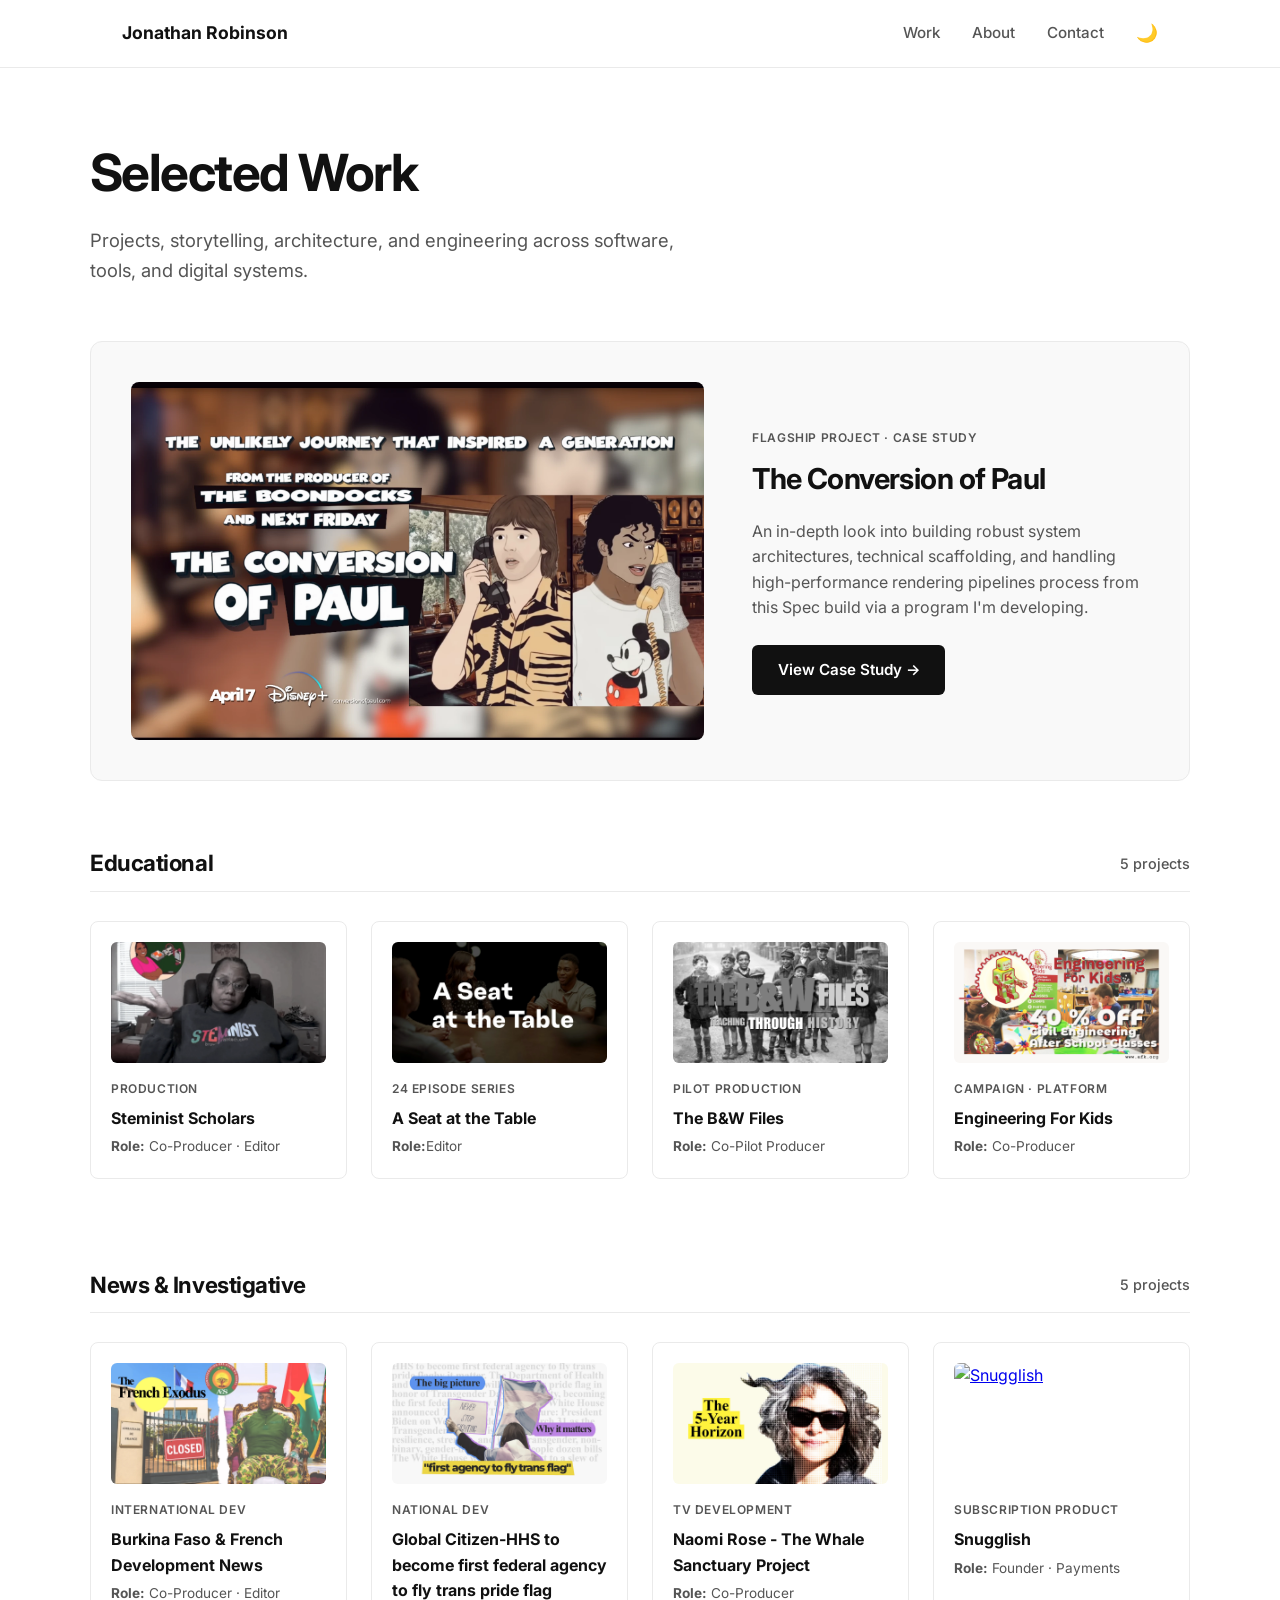
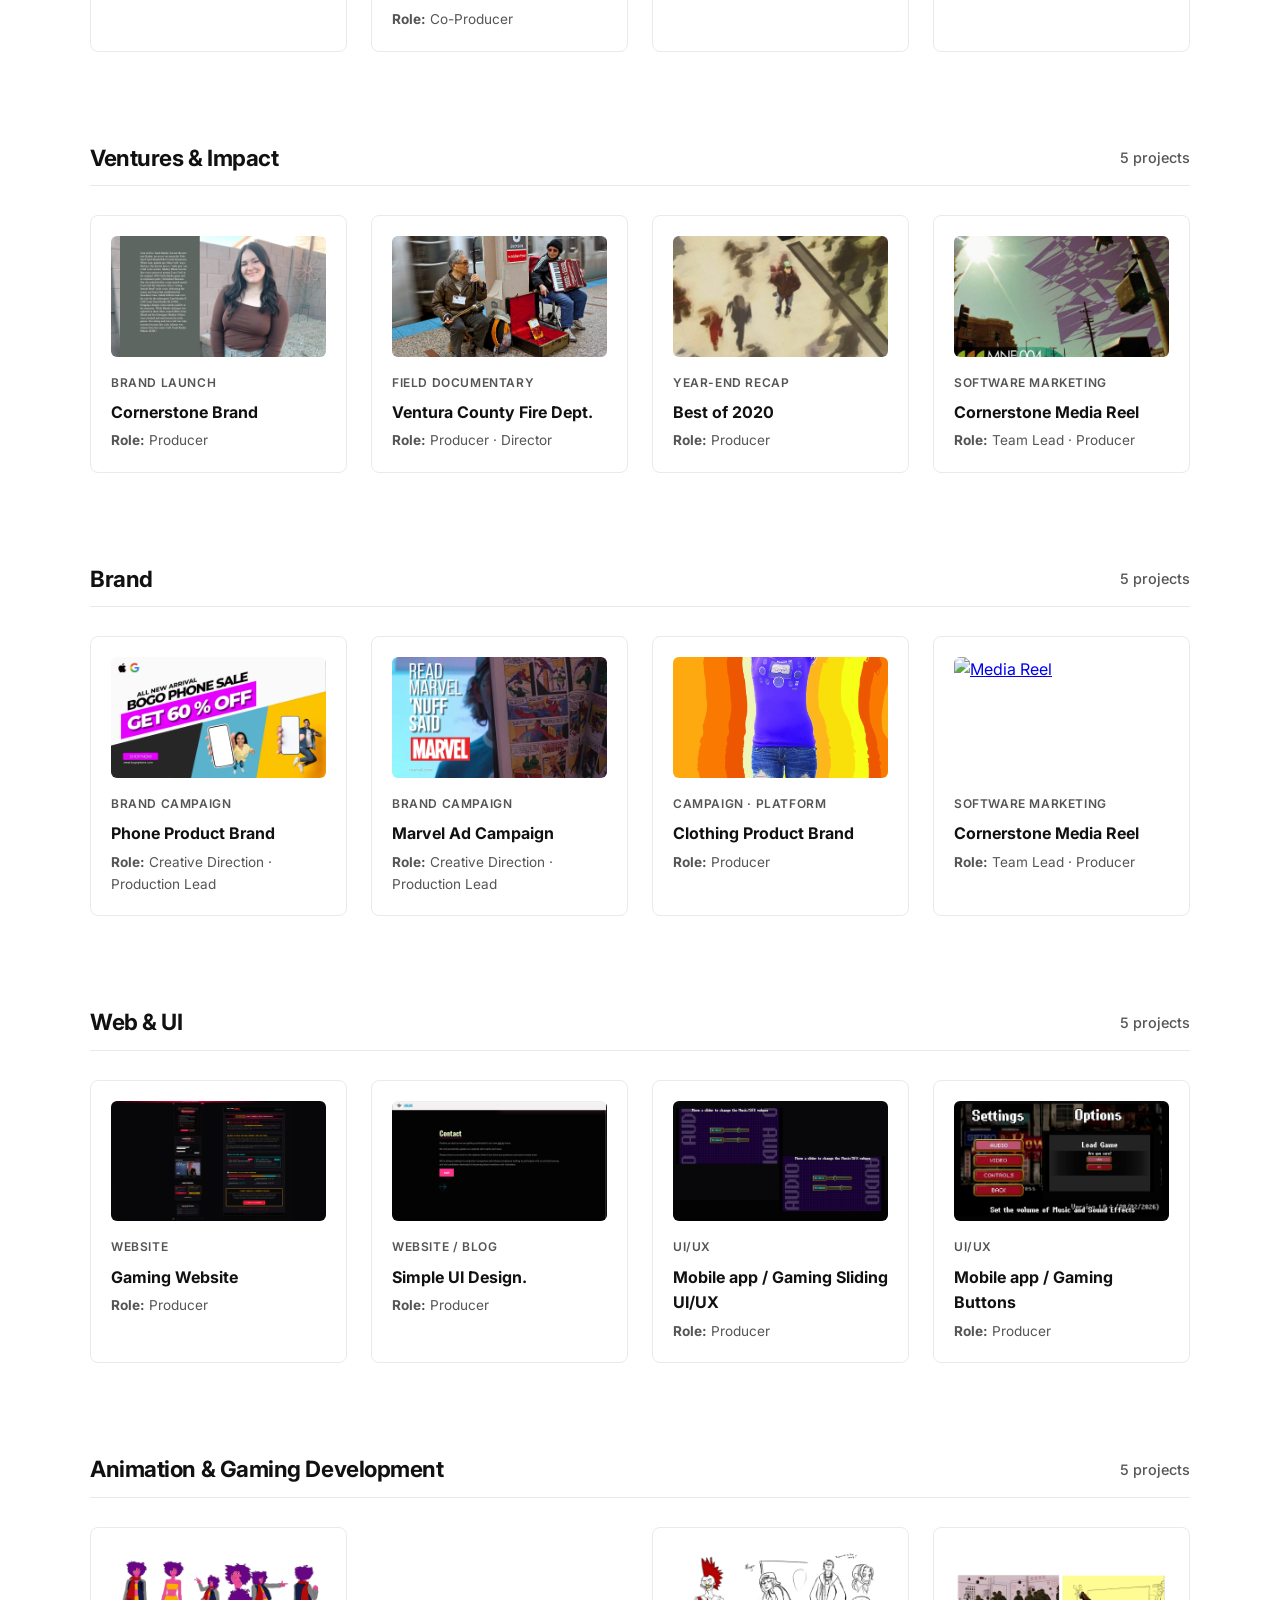
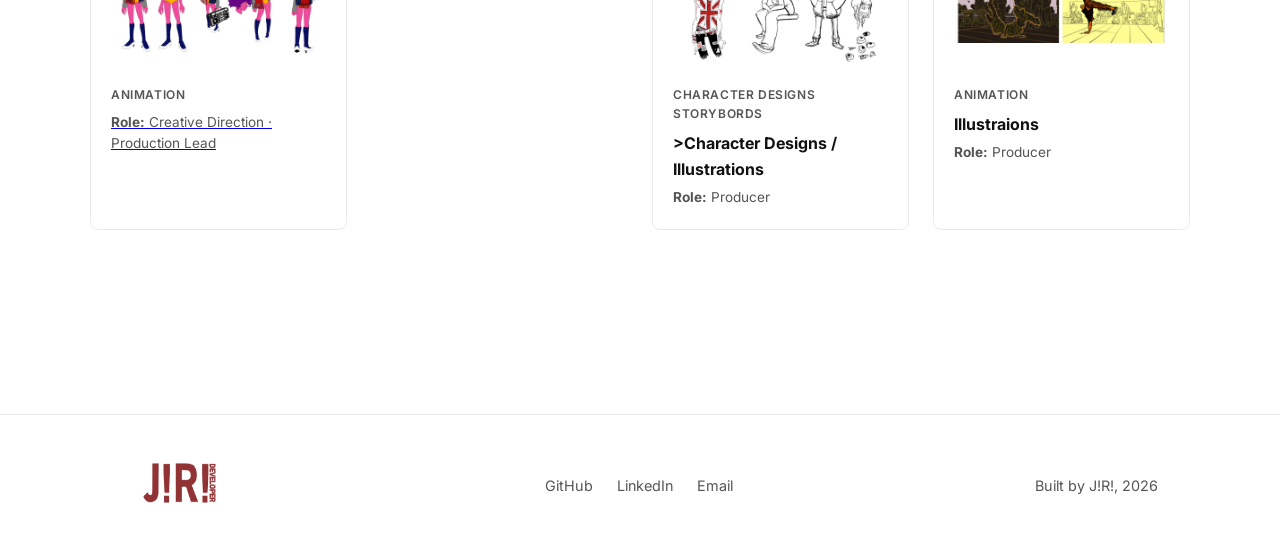
==== work.html @ 54b48b9e "Update work.html" ====
<!DOCTYPE html>
<html lang="en">
<head>
    <meta charset="UTF-8">
    <meta name="viewport" content="width=device-width, initial-scale=1.0">
    <title>Work — Jonathan Robinson</title>
    <link rel="icon" type="image/png" href="favicon.png">
    <link rel="stylesheet" href="style.css">
    <link rel="preconnect" href="https://fonts.googleapis.com">
    <link rel="preconnect" href="https://fonts.gstatic.com" crossorigin>
    <link href="https://fonts.googleapis.com/css2?family=Inter:wght@300;400;500;600;700&display=swap" rel="stylesheet">
</head>
<body>

    <!-- Header / Navigation -->
    <header class="site-header">
        <div class="container nav-container">
            <a href="index.html" class="logo">Jonathan Robinson</a>
            <nav class="nav-links">
                <a href="work.html" class="active">Work</a>
                <a href="index.html#about">About</a>
                <a href="index.html#contact" class="nav-cta">Contact</a>
                <button id="theme-toggle" aria-label="Toggle dark mode">🌙</button>
            </nav>
        </div>
    </header>

    <main class="container work-page-main">
        
        <!-- Page Title Header -->
        <div class="work-header">
            <h1>Selected Work</h1>
            <p>Projects, storytelling, architecture, and engineering across software, tools, and digital systems.</p>
        </div>

        <!-- Featured Spotlight Article -->
        <article class="work-spotlight-card">
            <a href="work/conversion-of-paul.html">
                <img src="1.conversion-of-paul-hero.webp" alt="The Conversion of Paul" class="spotlight-feature-img" width="1200" height="750">
            </a>
            <div class="work-spotlight-info">
                <span class="work-category">Flagship Project · Case Study</span>
                <h2>The Conversion of Paul</h2>
                <p>An in-depth look into building robust system architectures, technical scaffolding, and handling high-performance rendering pipelines process from this Spec build via a program I'm developing.</p>
                <a href="work/conversion-of-paul.html" class="btn btn-primary">View Case Study &rarr;</a>
            </div>
        </article>        
        <!-- 1. Educational Section -->
        <section class="work-category-section">
            <div class="category-header-wrap">
                <h3 class="category-title">Educational</h3>
                <span class="category-count">5 projects</span>
            </div>
            <div class="scrollable-work-track">
                <div class="work-item-scroll">
                    <a href="work/edu-1.html" class="work-thumb-link"><img src="1.hero steminist production screen.webp" alt="Steminist Scholars" class="work-thumb-img" width="400" height="225"></a>
                    <span class="work-category">Production</span>
                    <h4><a href="work/edu-1.html">Steminist Scholars</a></h4>
                    <p><strong>Role:</strong> Co-Producer · Editor</p>
                </div>
                <div class="work-item-scroll">
                    <a href="work/edu-2.html" class="work-thumb-link"><img src="hero a seat at the tablegreen article.webp" alt="A Seat at the Table" class="work-thumb-img" width="400" height="225"></a>
                    <span class="work-category">24 Episode Series</span>
                    <h4><a href="work/edu-2.html">A Seat at the Table</a></h4>
                    <p><strong>Role:</strong>Editor</p>
                </div>
                <div class="work-item-scroll">
                    <a href="work/edu-3.html" class="work-thumb-link"><img src="hero the b&wfiles.webp" alt="The B&W Files" class="work-thumb-img" width="400" height="225"></a>
                    <span class="work-category">Pilot Production</span>
                    <h4><a href="work/edu-3.html">The B&W Files</a></h4>
                    <p><strong>Role:</strong> Co-Pilot Producer</p>
                </div>
                <div class="work-item-scroll">
                    <a href="work/efk1.html" class="work-thumb-link"><img src="1.hero EFK.webp" alt="Engineering For Kids" class="work-thumb-img" width="400" height="225"></a>
                    <span class="work-category">Campaign · Platform</span>
                    <h4><a href="work/efk1.html">Engineering For Kids</a></h4>
                    <p><strong>Role:</strong> Co-Producer</p>
                </div>
                <div class="work-item-scroll">
                    <a href="work/edu-5.html" class="work-thumb-link"><img src="edu-5.webp" alt="DNA Explorations" class="work-thumb-img" width="400" height="225"></a>
                    <span class="work-category">Short-Form Series</span>
                    <h4><a href="work/edu-5.html">DNA Explorations</a></h4>
                    <p><strong>Role:</strong> Editor · Animator</p>
                </div>
            </div>
        </section>
        <!-- 2. News & Investigative Section -->
        <section class="work-category-section">
            <div class="category-header-wrap">
                <h3 class="category-title">News & Investigative</h3>
                <span class="category-count">5 projects</span>
            </div>
            <div class="scrollable-work-track">
                <div class="work-item-scroll">
                    <a href="work/venture-1.html" class="work-thumb-link"><img src="hero french exodus.webp" alt="Burkina Faso & AES Remove French Ambassador" class="work-thumb-img" width="400" height="225"></a>
                    <span class="work-category">International Dev</span>
                    <h4><a href="work/venture-1.html">Burkina Faso & French Development News</a></h4>
                    <p><strong>Role:</strong> Co-Producer · Editor</p>
                </div>
                <div class="work-item-scroll">
                    <a href="work/venture-2.html" class="work-thumb-link"><img src="hero hhs flag.webp" alt="HHS fly trans pride flag" class="work-thumb-img" width="400" height="225"></a>
                    <span class="work-category">National DEV</span>
                    <h4><a href="work/venture-2.html">Global Citizen-HHS to become first federal agency to fly trans pride flag</a></h4>
                    <p><strong>Role:</strong> Co-Producer</p>
                </div>
                <div class="work-item-scroll">
                    <a href="work/venture-3.html" class="work-thumb-link"><img src="hero 5 year horizon.webp" alt="Naomi Rose - The Whale Sanctuary Project" class="work-thumb-img" width="400" height="225"></a>
                    <span class="work-category">TV Development</span>
                    <h4><a href="work/venture-3.html">Naomi Rose - The Whale Sanctuary Project</a></h4>
                    <p><strong>Role:</strong> Co-Producer</p>
                </div>
                <div class="work-item-scroll">
                    <a href="work/venture-4.html" class="work-thumb-link"><img src="venture-4.webp" alt="Snugglish" class="work-thumb-img" width="400" height="225"></a>
                    <span class="work-category">Subscription Product</span>
                    <h4><a href="work/venture-4.html">Snugglish</a></h4>
                    <p><strong>Role:</strong> Founder · Payments</p>
                </div>
                <div class="work-item-scroll">
                    <a href="work/venture-5.html" class="work-thumb-link"><img src="venture-5.webp" alt="Photography" class="work-thumb-img" width="400" height="225"></a>
                    <span class="work-category">E-Commerce</span>
                    <h4><a href="work/venture-5.html">Photography Gallery</a></h4>
                    <p><strong>Role:</strong> Built · Designed</p>
                </div>
            </div>
        </section>
        <!-- 3. Ventures & Impact Section -->       
        <section class="work-category-section">
            <div class="category-header-wrap">
                <h3 class="category-title">Ventures & Impact</h3>
                <span class="category-count">5 projects</span>
            </div>
            <div class="scrollable-work-track">
                <div class="work-item-scroll">
                    <a href="work/brand-1.html" class="work-thumb-link"><img src="hero green article2.webp" alt="Brand Launch" class="work-thumb-img" width="400" height="225"></a>
                    <span class="work-category">Brand Launch</span>
                    <h4><a href="work/brand-1.html">Cornerstone Brand</a></h4>
                    <p><strong>Role:</strong> Producer</p>
                </div>
                <div class="work-item-scroll">
                    <a href="work/brand-2.html" class="work-thumb-link"><img src="Photo Aug 23, 7 41 22 PM.webp" alt="Ventura County Fire Dept" class="work-thumb-img" width="400" height="225"></a>
                    <span class="work-category">Field Documentary</span>
                    <h4><a href="work/brand-2.html">Ventura County Fire Dept.</a></h4>
                    <p><strong>Role:</strong> Producer · Director</p>
                </div>
                <div class="work-item-scroll">
                    <a href="work/brand-3.html" class="work-thumb-link"><img src="tumblr_nk1fd5Jqjh1rf9z0zo1_1280.webp" alt="Best of 2020" class="work-thumb-img" width="400" height="225"></a>
                    <span class="work-category">Year-End Recap</span>
                    <h4><a href="work/brand-3.html">Best of 2020</a></h4>
                    <p><strong>Role:</strong> Producer</p>
                </div>
                <div class="work-item-scroll">
                    <a href="work/brand-4.html" class="work-thumb-link"><img src="tumblr_njl0hmSDjg1rf9z0zo1_1280.webp" alt="Media Reel" class="work-thumb-img" width="400" height="225"></a>
                    <span class="work-category">Software Marketing</span>
                    <h4><a href="work/brand-4.html">Cornerstone Media Reel</a></h4>
                    <p><strong>Role:</strong> Team Lead · Producer</p>
                </div>
                <div class="work-item-scroll">
                    <a href="work/brand-5.html" class="work-thumb-link"><img src="logo4.webp" alt="Recruiting" class="work-thumb-img" width="400" height="225"></a>
                    <span class="work-category">Software Marketing</span>
                    <h4><a href="work/brand-5.html">Cornerstone Recruiting</a></h4>
                    <p><strong>Role:</strong> Producer · Editor</p>
                </div>
            </div>
        </section>
        <!-- 4. Brand Section -->
        <section class="work-category-section">
            <div class="category-header-wrap">
                <h3 class="category-title">Brand</h3>
                <span class="category-count">5 projects</span>
            </div>
            <div class="scrollable-work-track">
                <div class="work-item-scroll">
                    <a href="work/sale1.html" class="work-thumb-link"><img src="1.sale1 ad hero.webp" alt="Phone Product Brand" class="work-thumb-img" width="400" height="225"></a>
                    <span class="work-category">Brand Campaign</span>
                    <h4><a href="work/sale1.html">Phone Product Brand</a></h4>
                    <p><strong>Role:</strong> Creative Direction · Production Lead</p>
                </div>
                <div class="work-item-scroll">
    <a href="work/marvelad.html" class="work-thumb-link">
        <img src="1-1.marvel Hero.webp" alt="Marvel Campaign" class="work-thumb-img" width="400" height="225">
    </a>
    <span class="work-category">Brand Campaign</span>
    <h4><a href="work/marvelad.html">Marvel Ad Campaign</a></h4>
    <p><strong>Role:</strong> Creative Direction · Production Lead</p>
</div>
                <div class="work-item-scroll">
                    <a href="work/brand-3.html" class="work-thumb-link"><img src="tumblr_niaak8gvDm1rf9z0zo1_1280.webp" alt="Best of 2020" class="work-thumb-img" width="400" height="225"></a>
                    <span class="work-category">Campaign · Platform</span>
                    <h4><a href="work/brand-3.html">Clothing Product Brand</a></h4>
                    <p><strong>Role:</strong> Producer</p>
                </div>
                <div class="work-item-scroll">
                    <a href="work/brand-4.html" class="work-thumb-link"><img src="brand-4.webp" alt="Media Reel" class="work-thumb-img" width="400" height="225"></a>
                    <span class="work-category">Software Marketing</span>
                    <h4><a href="work/brand-4.html">Cornerstone Media Reel</a></h4>
                    <p><strong>Role:</strong> Team Lead · Producer</p>
                </div>
                <div class="work-item-scroll">
                    <a href="work/brand-5.html" class="work-thumb-link"><img src="brand-5.webp" alt="Recruiting" class="work-thumb-img" width="400" height="225"></a>
                    <span class="work-category">Software Marketing</span>
                    <h4><a href="work/brand-5.html">Cornerstone Recruiting</a></h4>
                    <p><strong>Role:</strong> Producer · Editor</p>
                </div>
            </div>
        </section>
         <!-- 5. Web & UI Section -->       
        <section class="work-category-section">
            <div class="category-header-wrap">
                <h3 class="category-title">Web & UI</h3>
                <span class="category-count">5 projects</span>
            </div>
            <div class="scrollable-work-track">
                <div class="work-item-scroll">
                    <a href="work/brand-1.html" class="work-thumb-link"><img src="work/1-1.Webdesign.webp" alt="Gaming Website Launch" class="work-thumb-img" width="400" height="225"></a>
                    <span class="work-category">Website</span>
                    <h4><a href="work/brand-1.html">Gaming Website</a></h4>
                    <p><strong>Role:</strong> Producer</p>
                </div>
                <div class="work-item-scroll">
                    <a href="work/brand-2.html" class="work-thumb-link"><img src="work/1.Webdesign2.webp" alt=" Simple UI Design" class="work-thumb-img" width="400" height="225"></a>
                    <span class="work-category">Website / Blog</span>
                    <h4><a href="work/brand-2.html">Simple UI Design.</a></h4>
                    <p><strong>Role:</strong> Producer</p>
                </div>
                <div class="work-item-scroll">
                    <a href="work/brand-3.html" class="work-thumb-link"><img src="work/2.UIdesign1.webp" alt="UI Slider design" class="work-thumb-img" width="400" height="225"></a>
                    <span class="work-category">UI/UX</span>
                    <h4><a href="work/brand-3.html">Mobile app / Gaming Sliding UI/UX</a></h4>
                    <p><strong>Role:</strong> Producer</p>
                </div>
                <div class="work-item-scroll">
                    <a href="work/brand-4.html" class="work-thumb-link"><img src="work/2.UIdesign2.webp" alt="UI UX Buttons" class="work-thumb-img" width="400" height="225"></a>
                    <span class="work-category">UI/UX</span>
                    <h4><a href="work/brand-4.html">Mobile app / Gaming Buttons</a></h4>
                    <p><strong>Role:</strong> Producer</p>
                </div>
                <div class="work-item-scroll">
                    <a href="work/brand-5.html" class="work-thumb-link"><img src="work/1.Webdesign4.webp" alt="Website" class="work-thumb-img" width="400" height="225"></a>
                    <span class="work-category">Website</span>
                    <h4><a href="work/brand-5.html">Portfolio Website</a></h4>
                    <p><strong>Role:</strong> Producer </p>
                </div>
            </div>
        </section>
        <!-- 6. Animation & Gaming -->       
        <section class="work-category-section">
            <div class="category-header-wrap">
                <h3 class="category-title">Animation & Gaming Development</h3>
                <span class="category-count">5 projects</span>
            </div>
            <div class="scrollable-work-track">
                <div class="work-item-scroll">
                    <a href="work/brand-1.html" class="work-thumb-link"><img src="work/1.animtion1.webp" alt="Character Designs" class="work-thumb-img" width="400" height="225"></a>
                    <span class="work-category">Animation</span>
                    <h4><a href="work/brand-1.html"Character Designs</a></h4>
                    <p><strong>Role:</strong> Creative Direction · Production Lead</p>
                </div>
                <div class="work-item-scroll">
                    <a href="work/brand-2.html" class="work-thumb-link"><img src="work/1.animtion2.webp" alt="Character Designs/Illustrations" class="work-thumb-img" width="400" height="225"></a>
                    <span class="work-category">Character Designs Storybords</span>
                    <h4><a href="work/brand-2.html">>Character Designs / Illustrations</a></h4>
                    <p><strong>Role:</strong> Producer </p>
                </div>
                <div class="work-item-scroll">
                    <a href="work/brand-3.html" class="work-thumb-link"><img src="work/1.animtion3.webp" alt="Illustrations" class="work-thumb-img" width="400" height="225"></a>
                    <span class="work-category">Animation</span>
                    <h4><a href="work/brand-3.html">Illustraions</a></h4>
                    <p><strong>Role:</strong> Producer</p>
                </div>
                <div class="work-item-scroll">
                    <a href="work/brand-4.html" class="work-thumb-link"><img src="work/1.animtion4.webp" alt="Game Dev Collage" class="work-thumb-img" width="400" height="225"></a>
                    <span class="work-category">Game Development</span>
                    <h4><a href="work/brand-4.html">2d Action Adventure Game Devlog</a></h4>
                    <p><strong>Role:</strong> Team Lead · Producer</p>
                </div>
                <div class="work-item-scroll">
                    <a href="work/conversion-of-paul.html" class="work-thumb-link"><img src="1.conversion-of-paul-hero.webp" alt="The Conversion of Paul" class="work-thumb-img" width="400" height="225"></a>
                    <span class="work-category">Animation</span>
                    <h4><a href="work/brand-5.html">The Conversion of Paul</a></h4>
                    <p><strong>Role:</strong> Co Producer · Creative Direction</p>
                </div>
            </div>
        </section>
        <!-- 4. Brand Section -->        
    </main>

    <!-- Footer with WebP Logo in Bottom Left -->
    <footer class="site-footer">
        <div class="container footer-flex">
            <a href="index.html" class="footer-logo-link" title="Back to home">
                <img src="logo_front_JRR.webp" alt="Jonathan Robinson Logo who shot ya JR" class="footer-logo-img" width="120" height="40">
            </a>
            <div class="social-links">
                <a href="https://github.com" target="_blank">GitHub</a>
                <a href="https://linkedin.com" target="_blank">LinkedIn</a>
                <a href="mailto:your-email@example.com">Email</a>
            </div>
            <p class="copyright">Built by J!R!, 2026</p>
        </div>
    </footer>

    <!-- Theme Toggle Script -->
    <script>
        const toggleBtn = document.getElementById('theme-toggle');
        toggleBtn.addEventListener('click', () => {
            document.body.classList.toggle('dark-mode');
            toggleBtn.textContent = document.body.classList.contains('dark-mode') ? '☀️' : '🌙';
        });
    </script>
</body>
</html>
---- style.css ----
:root {
    --bg-color: #ffffff;
    --text-primary: #111111;
    --text-secondary: #555555;
    --accent-color: #000000;
    --card-bg: #f9f9f9;
    --border-color: #eaeaea;
    --max-width: 1100px;
}

body.dark-mode {
    --bg-color: #0f1115;
    --text-primary: #f0f2f5;
    --text-secondary: #9aa0a6;
    --accent-color: #ffffff;
    --card-bg: #181b22;
    --border-color: #2d3139;
}

* {
    box-sizing: border-box;
    margin: 0;
    padding: 0;
}

body {
    font-family: 'Inter', sans-serif, -apple-system, sans-serif;
    background-color: var(--bg-color);
    color: var(--text-primary);
    line-height: 1.6;
    transition: background 0.3s ease, color 0.3s ease;
}

.container {
    max-width: var(--max-width);
    margin: 0 auto;
    padding: 0 2rem;
}

/* Header */
.site-header {
    position: sticky;
    top: 0;
    background: var(--bg-color);
    border-bottom: 1px solid var(--border-color);
    z-index: 100;
    padding: 1.2rem 0;
}

.nav-container {
    display: flex;
    justify-content: space-between;
    align-items: center;
}

.logo {
    font-weight: 700;
    font-size: 1.1rem;
    color: var(--text-primary);
    text-decoration: none;
}

.nav-links {
    display: flex;
    align-items: center;
    gap: 2rem;
}

.nav-links a {
    text-decoration: none;
    color: var(--text-secondary);
    font-weight: 500;
    font-size: 0.95rem;
    transition: color 0.2s;
}

.nav-links a:hover {
    color: var(--text-primary);
}

#theme-toggle {
    background: none;
    border: none;
    cursor: pointer;
    font-size: 1.1rem;
}

/* Hero Section with Headshot */
.hero {
    padding: 5rem 0 4rem 0;
}

.hero-container {
    display: flex;
    align-items: center;
    justify-content: space-between;
    gap: 3rem;
}

.hero-text {
    flex: 1.2;
}

.sub-headline {
    text-transform: uppercase;
    font-size: 0.8rem;
    letter-spacing: 0.1em;
    font-weight: 600;
    color: var(--text-secondary);
    display: block;
    margin-bottom: 1rem;
}

.hero h1 {
    font-size: clamp(2.5rem, 5vw, 4rem);
    font-weight: 700;
    letter-spacing: -0.03em;
    margin-bottom: 1.5rem;
}

.hero-description {
    font-size: 1.25rem;
    color: var(--text-secondary);
    max-width: 650px;
    margin-bottom: 2rem;
}

.hero-actions {
    display: flex;
    gap: 1rem;
}

.hero-image {
    flex: 0.8;
    display: flex;
    justify-content: flex-end;
}

.hero-image img {
    width: 100%;
    max-width: 320px;
    height: auto;
    aspect-ratio: 1 / 1;
    object-fit: cover;
    border-radius: 12px;
    border: 1px solid var(--border-color);
    box-shadow: 0 10px 25px -5px rgba(0, 0, 0, 0.05);
}

/* Buttons */
.btn {
    display: inline-block;
    padding: 0.8rem 1.6rem;
    border-radius: 6px;
    font-weight: 600;
    text-decoration: none;
    font-size: 0.95rem;
    transition: opacity 0.2s;
}

.btn-primary {
    background: var(--text-primary);
    color: var(--bg-color);
}

.btn-secondary {
    background: var(--card-bg);
    color: var(--text-primary);
    border: 1px solid var(--border-color);
}

.btn:hover {
    opacity: 0.85;
}

/* Press Strip */
.press-strip {
    border-top: 1px solid var(--border-color);
    border-bottom: 1px solid var(--border-color);
    padding: 1.5rem 0;
    margin-bottom: 4rem;
}

.press-logos {
    display: flex;
    justify-content: space-between;
    align-items: center;
    color: var(--text-secondary);
    font-size: 0.9rem;
    font-weight: 500;
    flex-wrap: wrap;
    gap: 1rem;
}

/* Services */
.services {
    display: grid;
    grid-template-columns: repeat(auto-fit, minmax(300px, 1fr));
    gap: 2rem;
    margin-bottom: 6rem;
}

.service-card {
    background: var(--card-bg);
    border: 1px solid var(--border-color);
    padding: 2.5rem;
    border-radius: 8px;
}

.service-card h3 {
    font-size: 1.25rem;
    margin-bottom: 1rem;
}

.service-card p {
    color: var(--text-secondary);
    font-size: 0.95rem;
}

/* Spotlight Section */
.spotlight-section {
    background: var(--card-bg);
    border-top: 1px solid var(--border-color);
    border-bottom: 1px solid var(--border-color);
    padding: 6rem 0;
    margin-bottom: 6rem;
}

.section-tag {
    font-size: 0.85rem;
    font-weight: 600;
    text-transform: uppercase;
    letter-spacing: 0.05em;
    color: var(--text-secondary);
    margin-bottom: 2rem;
}

.spotlight-grid {
    display: grid;
    grid-template-columns: 1.1fr 0.9fr;
    gap: 4rem;
    align-items: center;
}

.spotlight-content h2 {
    font-size: 2.2rem;
    margin-bottom: 1rem;
    letter-spacing: -0.02em;
}

.spotlight-lead {
    font-size: 1.1rem;
    font-weight: 500;
    margin-bottom: 1rem;
}

.spotlight-content p {
    color: var(--text-secondary);
    margin-bottom: 1.5rem;
}

.spotlight-stats {
    display: flex;
    gap: 2rem;
    margin-bottom: 2rem;
    font-size: 0.9rem;
}

.visual-placeholder {
    width: 100%;
    aspect-ratio: 16/10;
    background: var(--border-color);
    border-radius: 8px;
    display: flex;
    align-items: center;
    justify-content: center;
    color: var(--text-secondary);
    font-size: 0.9rem;
}

/* Selected Work */
.selected-work h3 {
    font-size: 1.8rem;
    margin-bottom: 2.5rem;
    letter-spacing: -0.02em;
}

.work-grid {
    display: grid;
    grid-template-columns: repeat(auto-fit, minmax(320px, 1fr));
    gap: 2rem;
    margin-bottom: 6rem;
}

.work-item {
    border: 1px solid var(--border-color);
    border-radius: 8px;
    padding: 1.5rem;
    background: var(--bg-color);
}

.work-thumb {
    width: 100%;
    aspect-ratio: 16/9;
    background: var(--card-bg);
    border-radius: 6px;
    margin-bottom: 1.2rem;
}

.work-category {
    font-size: 0.75rem;
    text-transform: uppercase;
    letter-spacing: 0.05em;
    font-weight: 600;
    color: var(--text-secondary);
    display: block;
    margin-bottom: 0.5rem;
}

.work-item h4 {
    font-size: 1.2rem;
    margin-bottom: 0.5rem;
}

.work-item p {
    color: var(--text-secondary);
    font-size: 0.95rem;
}

/* About Section */
.about-section {
    padding: 4rem 0 6rem 0;
    border-top: 1px solid var(--border-color);
}

.about-grid {
    display: grid;
    grid-template-columns: 1.2fr 0.8fr;
    gap: 4rem;
}

.about-grid h2 {
    font-size: 2rem;
    margin-bottom: 1.5rem;
}

.about-grid p {
    color: var(--text-secondary);
    margin-bottom: 1.2rem;
}

.about-card {
    background: var(--card-bg);
    border: 1px solid var(--border-color);
    padding: 2rem;
    border-radius: 8px;
}

.about-card h4 {
    margin-bottom: 1rem;
    font-size: 1.1rem;
}

.skills-list {
    list-style: none;
}

.skills-list li {
    padding: 0.5rem 0;
    border-bottom: 1px solid var(--border-color);
    color: var(--text-secondary);
    font-size: 0.95rem;
}

.skills-list li:last-child {
    border-bottom: none;
}

/* Contact Section */
.contact-section {
    background: var(--card-bg);
    border-top: 1px solid var(--border-color);
    padding: 6rem 0;
}

.text-center {
    text-align: center;
}

.contact-section h2 {
    font-size: 2.2rem;
    margin-bottom: 1rem;
}

.contact-section p {
    color: var(--text-secondary);
    margin-bottom: 2rem;
}

/* Footer */
.site-footer {
    border-top: 1px solid var(--border-color);
    padding: 3rem 0;
}

.footer-flex {
    display: flex;
    justify-content: space-between;
    align-items: center;
    color: var(--text-secondary);
    font-size: 0.9rem;
    flex-wrap: wrap;
    gap: 1rem;
}

.social-links {
    display: flex;
    gap: 1.5rem;
}

.social-links a {
    color: var(--text-secondary);
    text-decoration: none;
}

.social-links a:hover {
    color: var(--text-primary);
}

/* Mobile Responsiveness */
@media (max-width: 768px) {
    .hero-container {
        flex-direction: column-reverse;
        gap: 2rem;
    }
    .hero-image {
        justify-content: flex-start;
    }
    .hero-image img {
        max-width: 220px;
    }
    .spotlight-grid, .about-grid {
        grid-template-columns: 1fr;
        gap: 2rem;
    }
}
/* Project Spotlight Image Styling */
.spotlight-visual a {
    display: block;
    overflow: hidden;
    border-radius: 8px;
    border: 1px solid var(--border-color);
    transition: transform 0.2s ease, border-color 0.2s ease;
}

.spotlight-visual a:hover {
    transform: translateY(-2px);
    border-color: var(--text-secondary);
}

.spotlight-img {
    width: 100%;
    height: auto;
    aspect-ratio: 16 / 10;
    object-fit: cover;
    display: block;
}
/* Work Grid Item Styling */
.work-item {
    border: 1px solid var(--border-color);
    border-radius: 8px;
    padding: 1.25rem;
    background: var(--bg-color);
    transition: transform 0.2s ease, border-color 0.2s ease;
}

.work-item:hover {
    border-color: var(--text-secondary);
}

/* Image Thumbnail Link Wrapper */
.work-thumb-link {
    display: block;
    overflow: hidden;
    border-radius: 6px;
    margin-bottom: 1rem;
}

/* Thumbnail Image Display */
.work-thumb-img {
    width: 100%;
    height: auto;
    aspect-ratio: 16 / 9;
    object-fit: cover;
    display: block;
    transition: transform 0.3s ease;
}

.work-item:hover .work-thumb-img {
    transform: scale(1.03); /* Subtle zoom effect on hover */
}

/* Typography & Links */
.work-item h4 a {
    color: var(--text-primary);
    text-decoration: none;
}

.work-item h4 a:hover {
    text-decoration: underline;
}
/* Work Page Specific Styles */
.work-page-main {
    padding: 4rem 0 6rem 0;
}

.work-header {
    margin-bottom: 3.5rem;
}

.work-header h1 {
    font-size: clamp(2.2rem, 4vw, 3.2rem);
    letter-spacing: -0.03em;
    margin-bottom: 0.8rem;
}

.work-header p {
    font-size: 1.15rem;
    color: var(--text-secondary);
    max-width: 600px;
}

.work-spotlight-card {
    background: var(--card-bg);
    border: 1px solid var(--border-color);
    border-radius: 12px;
    overflow: hidden;
    display: grid;
    grid-template-columns: 1.3fr 0.9fr;
    gap: 3rem;
    align-items: center;
    padding: 2.5rem;
    margin-bottom: 4rem;
}

.spotlight-feature-img {
    width: 100%;
    height: auto;
    aspect-ratio: 16 / 10;
    object-fit: cover;
    border-radius: 8px;
    display: block;
}

.work-spotlight-info h2 {
    font-size: 1.8rem;
    margin: 0.6rem 0 1rem 0;
    letter-spacing: -0.02em;
}

.work-spotlight-info p {
    color: var(--text-secondary);
    margin-bottom: 1.5rem;
    font-size: 1rem;
}

.work-category-section {
    margin-bottom: 4rem;
}

.category-title {
    font-size: 1.4rem;
    letter-spacing: -0.02em;
    margin-bottom: 1.8rem;
    padding-bottom: 0.6rem;
    border-bottom: 1px solid var(--border-color);
}

@media (max-width: 768px) {
    .work-spotlight-card {
        grid-template-columns: 1fr;
        padding: 1.5rem;
        gap: 1.5rem;
    }
}
/* Category Header Layout */
.category-header-wrap {
    display: flex;
    justify-content: space-between;
    align-items: center;
    border-bottom: 1px solid var(--border-color);
    margin-bottom: 1.8rem;
    padding-bottom: 0.6rem;
}

.category-title {
    font-size: 1.4rem;
    letter-spacing: -0.02em;
    margin: 0;
    border-bottom: none;
    padding-bottom: 0;
}

.category-count {
    font-size: 0.9rem;
    color: var(--text-secondary);
    font-weight: 500;
}

/* Horizontal Scroll Container Track */
.scrollable-work-track {
    display: grid;
    grid-auto-flow: column;
    grid-auto-columns: calc(25% - 1.125rem); /* Exactly fits ~4 items in view */
    gap: 1.5rem;
    overflow-x: auto;
    padding-bottom: 1.5rem;
    scrollbar-width: thin;
    scrollbar-color: var(--border-color) transparent;
}

/* Individual Card Sizing inside Horizontal Track */
.work-item-scroll {
    border: 1px solid var(--border-color);
    border-radius: 8px;
    padding: 1.25rem;
    background: var(--bg-color);
    transition: transform 0.2s ease, border-color 0.2s ease;
}

.work-item-scroll:hover {
    border-color: var(--text-secondary);
}

.work-item-scroll h4 a {
    color: var(--text-primary);
    text-decoration: none;
}

.work-item-scroll h4 a:hover {
    text-decoration: underline;
}

.work-item-scroll p {
    color: var(--text-secondary);
    font-size: 0.85rem;
    margin-top: 0.3rem;
}

/* Responsive adjustment for tablets and mobile */
@media (max-width: 1024px) {
    .scrollable-work-track {
        grid-auto-columns: calc(45% - 1rem); /* 2 items visible */
    }
}

@media (max-width: 640px) {
    .scrollable-work-track {
        grid-auto-columns: calc(85% - 1rem); /* 1 item visible with peek */
    }
}
/* ==========================================================================
   Case Study Pages Styling
   ========================================================================== */

.case-study-main {
    padding-top: 2.5rem;
}

.back-link {
    display: inline-block;
    color: var(--text-secondary);
    text-decoration: none;
    font-size: 0.9rem;
    font-weight: 500;
    margin-bottom: 2rem;
    transition: color 0.2s;
}

.back-link:hover {
    color: var(--text-primary);
}

.case-hero {
    margin-bottom: 3rem;
}

.case-hero h1 {
    font-size: clamp(2.5rem, 5vw, 3.8rem);
    letter-spacing: -0.03em;
    margin-bottom: 1rem;
}

.case-hero h1 em {
    font-style: italic;
    font-weight: 300;
}

.case-hero-lead {
    font-size: 1.25rem;
    color: var(--text-secondary);
    max-width: 750px;
    margin-bottom: 1.5rem;
}

.role-tags {
    display: flex;
    gap: 0.75rem;
    flex-wrap: wrap;
}

.role-badge {
    background: var(--card-bg);
    border: 1px solid var(--border-color);
    padding: 0.4rem 0.9rem;
    border-radius: 20px;
    font-size: 0.85rem;
    font-weight: 500;
    color: var(--text-secondary);
}

/* Media Frame Containers for Images */
.case-media-frame {
    border-radius: 12px;
    overflow: hidden;
    border: 1px solid var(--border-color);
    background: var(--card-bg);
}

.case-media-frame img {
    width: 100%;
    height: auto;
    display: block;
    object-fit: cover;
}

.case-banner-section {
    margin-bottom: 5rem;
}

/* Two-Column Copy Split */
.case-body-section {
    margin-bottom: 5rem;
}

.case-grid-split {
    display: grid;
    grid-template-columns: 1.3fr 0.7fr;
    gap: 4rem;
    align-items: start;
}

.case-copy h2 {
    font-size: 2rem;
    letter-spacing: -0.02em;
    margin-bottom: 1.2rem;
}

.case-copy h2 em {
    font-style: italic;
    font-weight: 300;
}

.case-copy p {
    color: var(--text-secondary);
    font-size: 1.05rem;
    margin-bottom: 1.2rem;
}

.case-sidebar-card {
    background: var(--card-bg);
    border: 1px solid var(--border-color);
    padding: 2rem;
    border-radius: 10px;
}

.case-sidebar-card h3 {
    font-size: 1.15rem;
    margin-bottom: 1rem;
}

.deliverables-list {
    list-style: none;
}

.deliverables-list li {
    padding: 0.6rem 0;
    border-bottom: 1px solid var(--border-color);
    color: var(--text-secondary);
    font-size: 0.95rem;
}

.deliverables-list li:last-child {
    border-bottom: none;
}

/* 4-Beats Image Grid */
.case-gallery-section {
    margin-bottom: 5rem;
}

.case-gallery-section h2 {
    font-size: 2rem;
    letter-spacing: -0.02em;
    margin-bottom: 0.4rem;
}

.section-subtext {
    color: var(--text-secondary);
    margin-bottom: 2.5rem;
}

.case-beats-grid {
    display: grid;
    grid-template-columns: repeat(auto-fit, minmax(260px, 1fr));
    gap: 2rem;
}

.beat-card h3 {
    font-size: 1.15rem;
    margin: 1rem 0 0.4rem 0;
}

.beat-card p {
    color: var(--text-secondary);
    font-size: 0.9rem;
}

/* Stats Strip */
.case-stats-section {
    background: var(--card-bg);
    border-top: 1px solid var(--border-color);
    border-bottom: 1px solid var(--border-color);
    padding: 4rem 0;
    margin-bottom: 5rem;
}

.stats-grid {
    display: grid;
    grid-template-columns: repeat(auto-fit, minmax(200px, 1fr));
    gap: 2rem;
    text-align: center;
}

.stat-number {
    display: block;
    font-size: 2.8rem;
    font-weight: 700;
    letter-spacing: -0.03em;
    color: var(--text-primary);
}

.stat-label {
    font-size: 0.9rem;
    color: var(--text-secondary);
    text-transform: uppercase;
    letter-spacing: 0.05em;
    font-weight: 600;
}

/* Large Showcase Banners */
.case-showcase-section {
    margin-bottom: 5rem;
}

.case-showcase-section h2 {
    font-size: 2rem;
    margin-bottom: 2rem;
}

.showcase-margin {
    margin-bottom: 2rem;
}

/* Next Case Section */
.next-case-section {
    margin-bottom: 6rem;
}

.next-case-box {
    background: var(--card-bg);
    border: 1px solid var(--border-color);
    padding: 3rem;
    border-radius: 12px;
    text-align: center;
}

.next-case-box h3 {
    font-size: 1.8rem;
    margin: 0.5rem 0 1.5rem 0;
}

@media (max-width: 768px) {
    .case-grid-split {
        grid-template-columns: 1fr;
        gap: 2rem;
    }
}
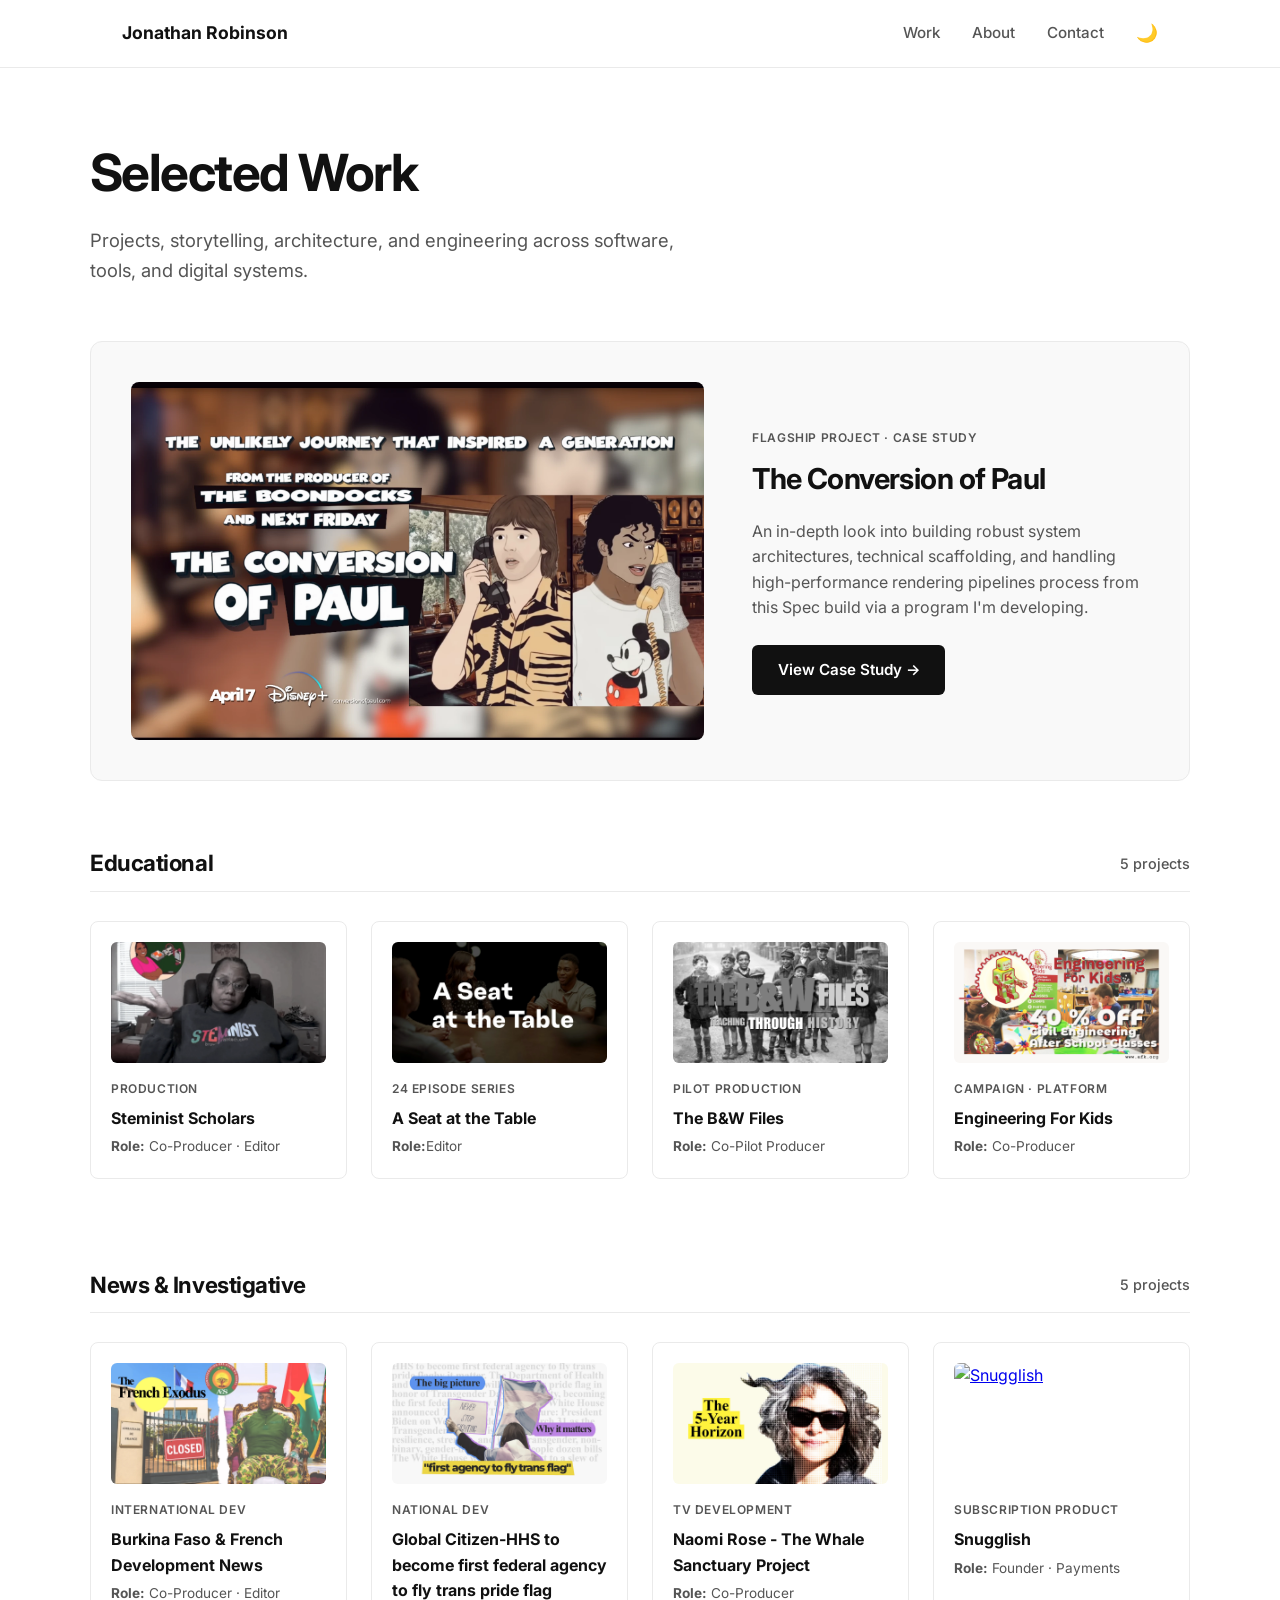
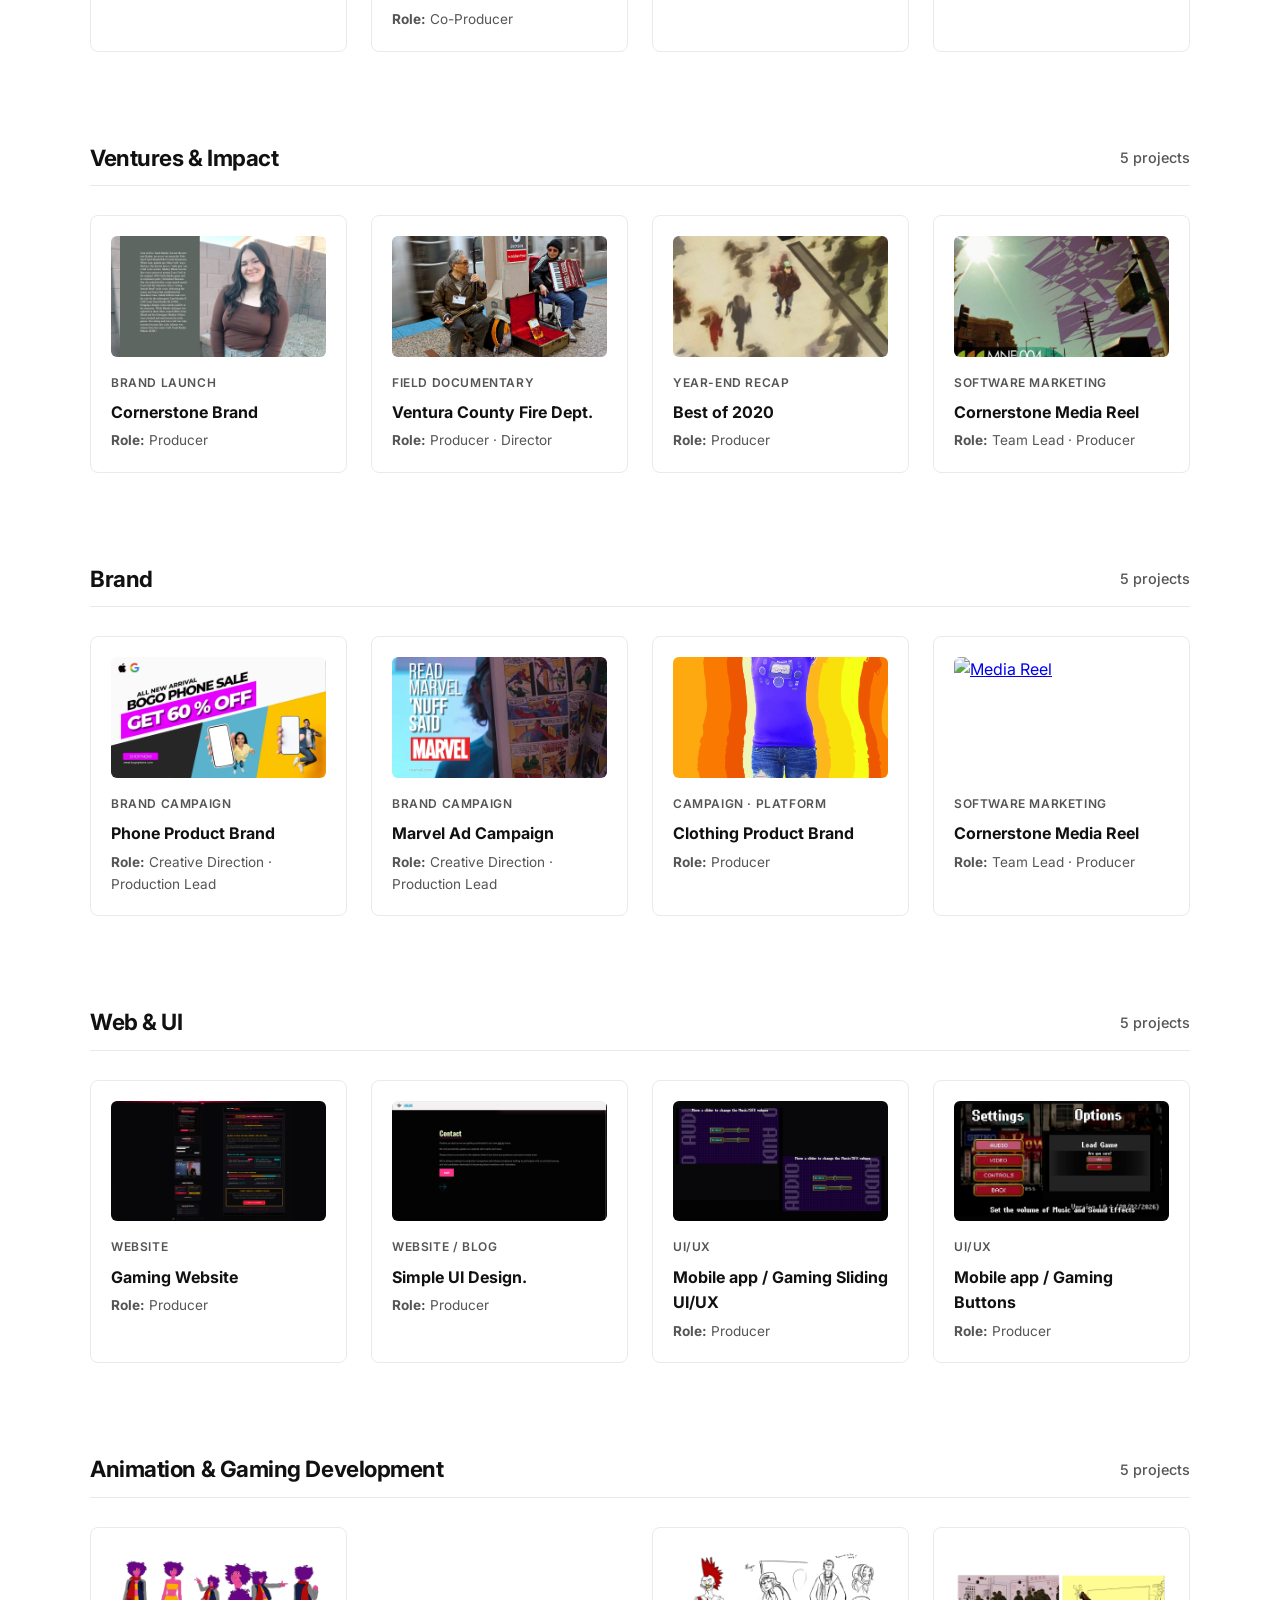
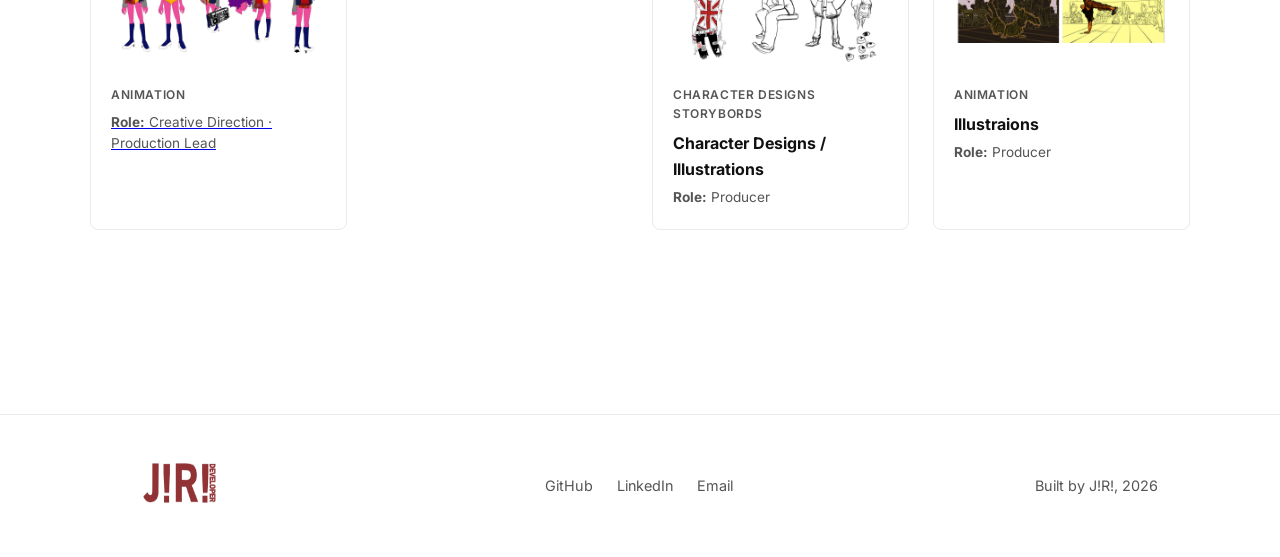
==== commit 14dfeab5: "Update work.html" ====
--- a/work.html
+++ b/work.html
@@ -258,7 +258,7 @@
                 <div class="work-item-scroll">
                     <a href="work/brand-2.html" class="work-thumb-link"><img src="work/1.animtion2.webp" alt="Character Designs/Illustrations" class="work-thumb-img" width="400" height="225"></a>
                     <span class="work-category">Character Designs Storybords</span>
-                    <h4><a href="work/brand-2.html">>Character Designs / Illustrations</a></h4>
+                    <h4><a href="work/brand-2.html">Character Designs / Illustrations</a></h4>
                     <p><strong>Role:</strong> Producer </p>
                 </div>
                 <div class="work-item-scroll">
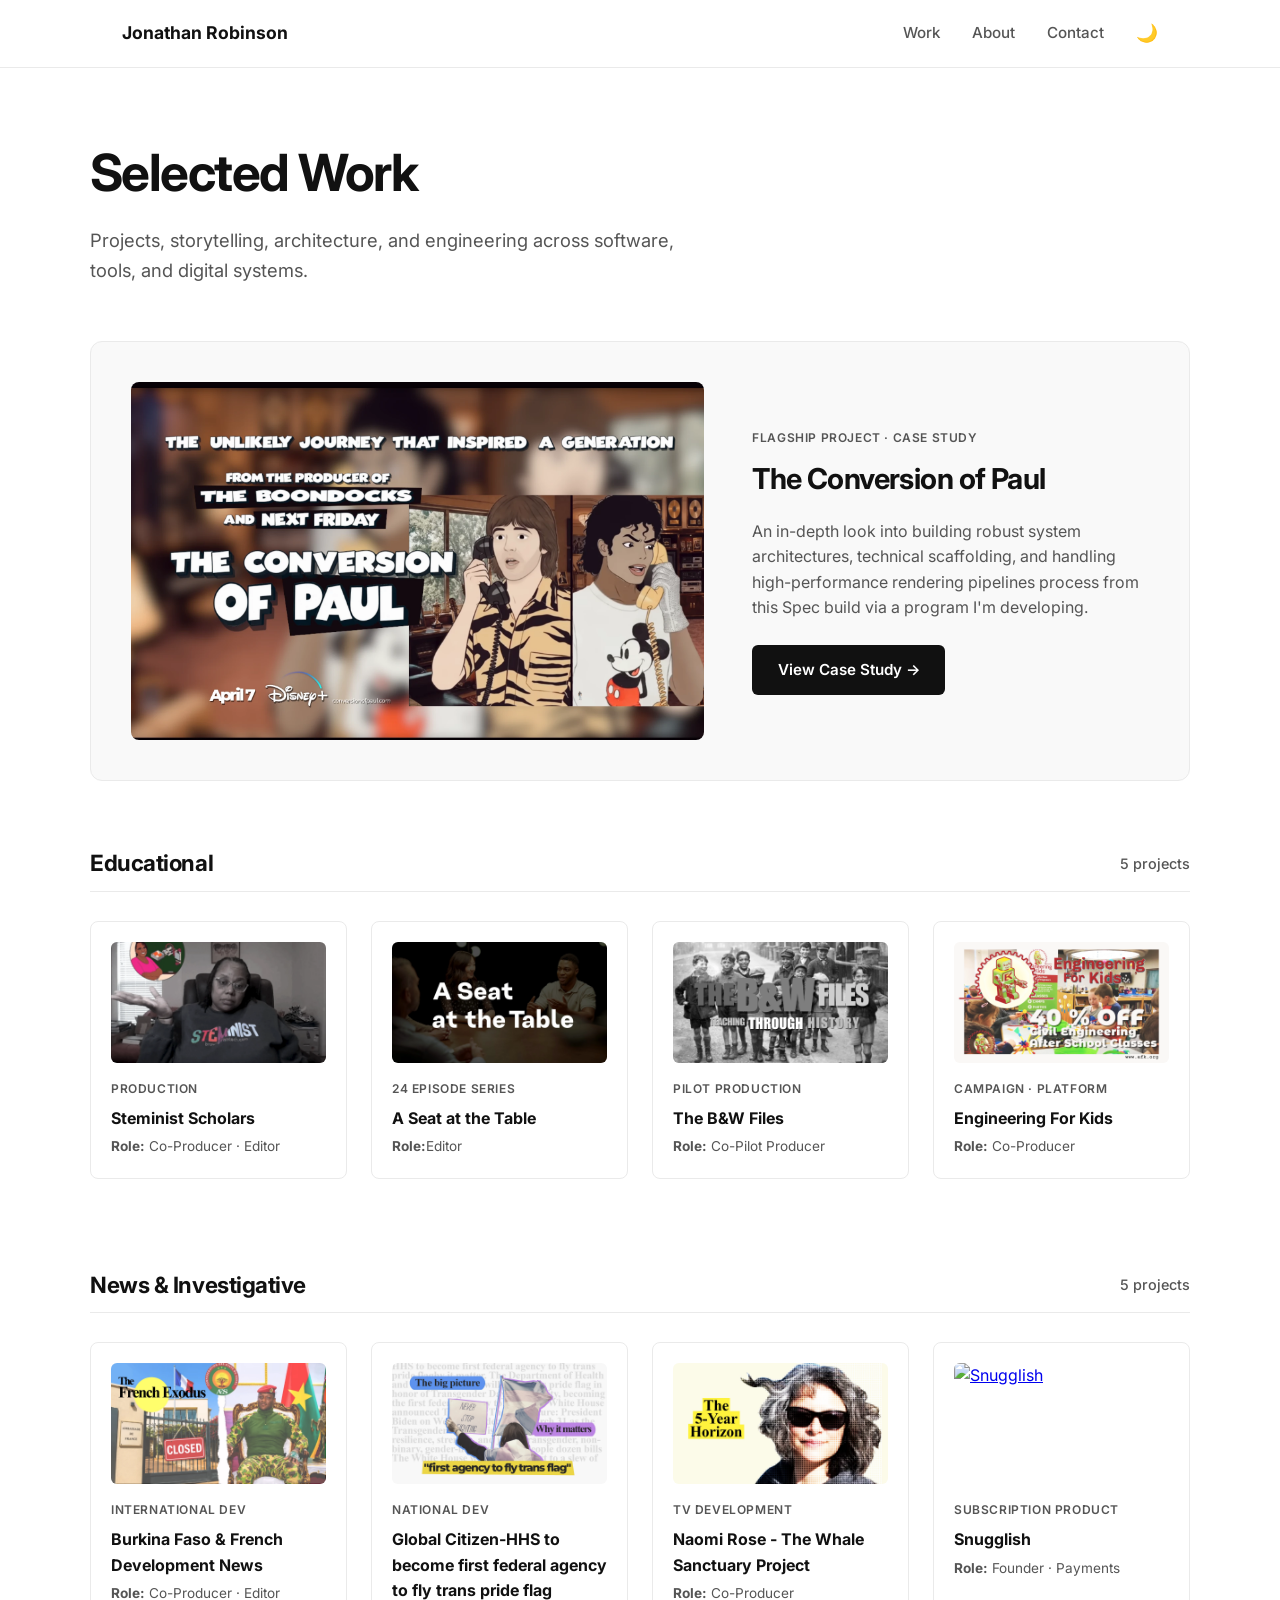
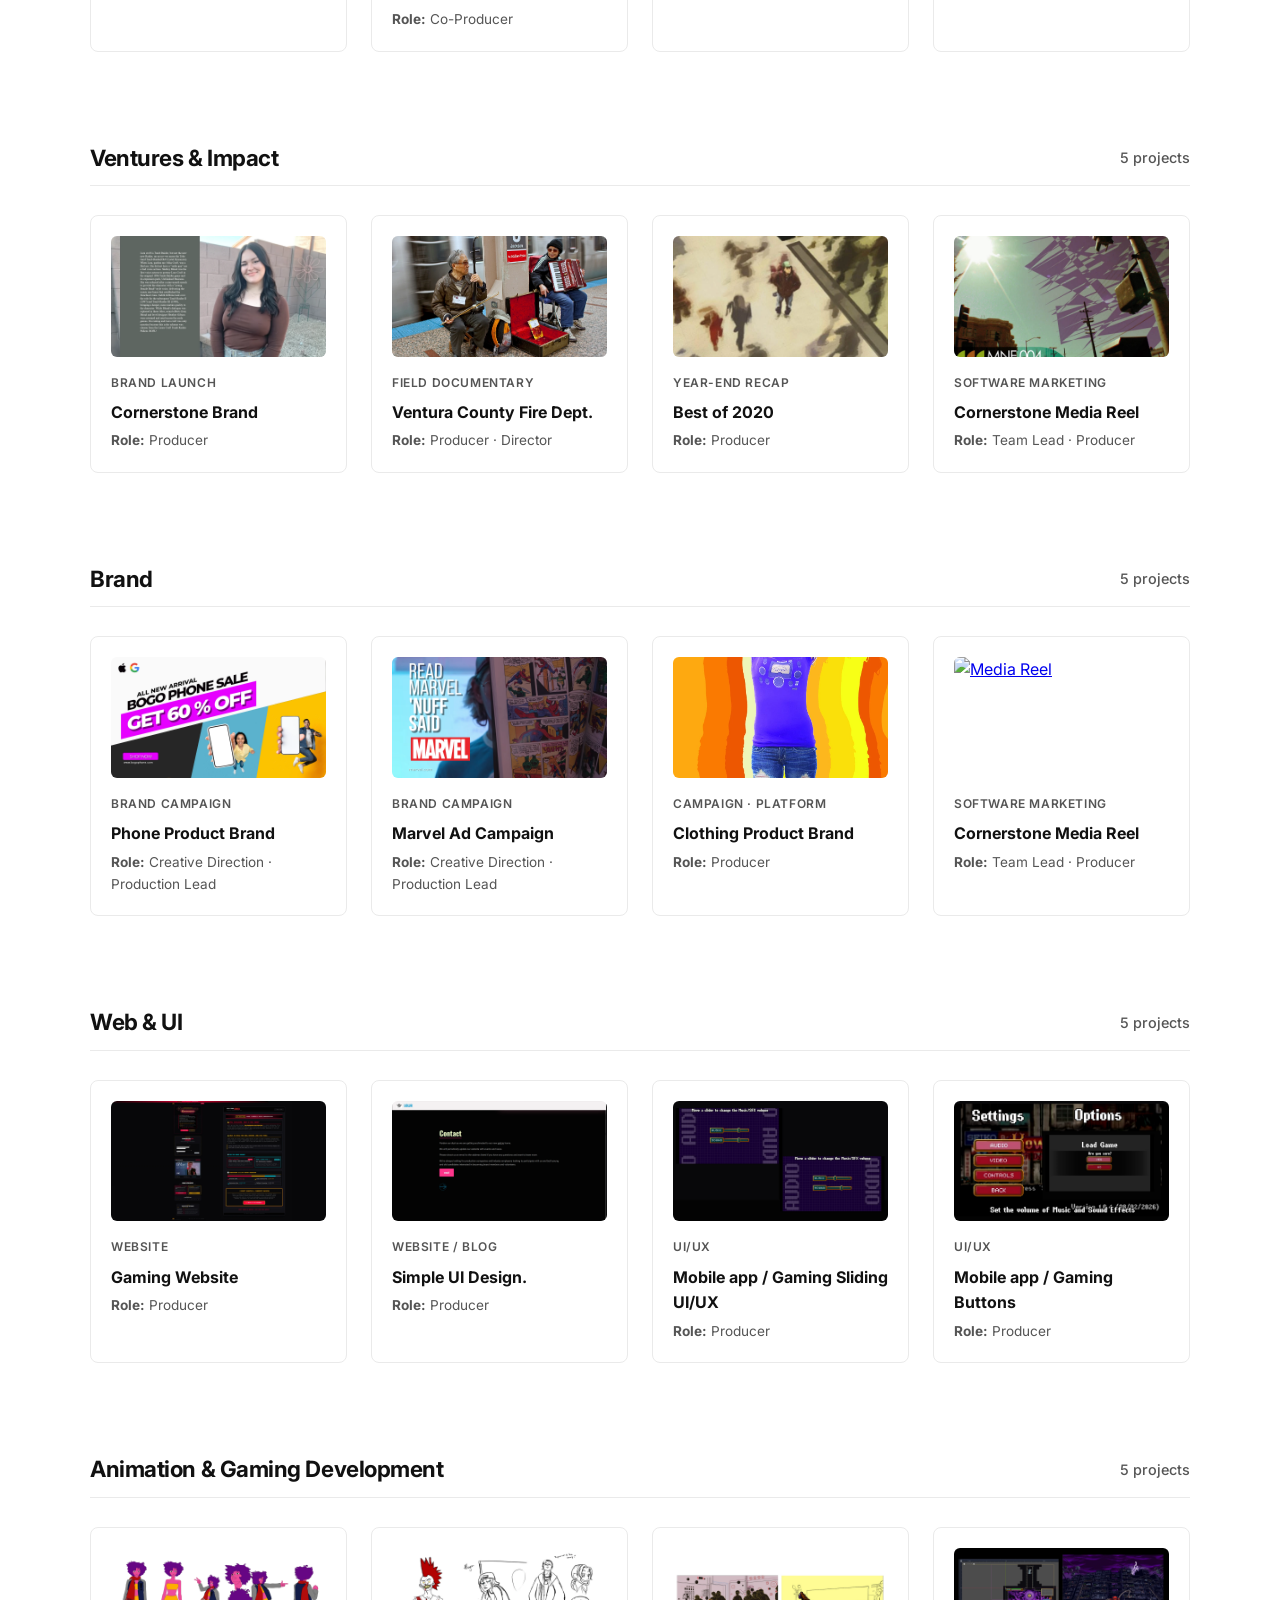
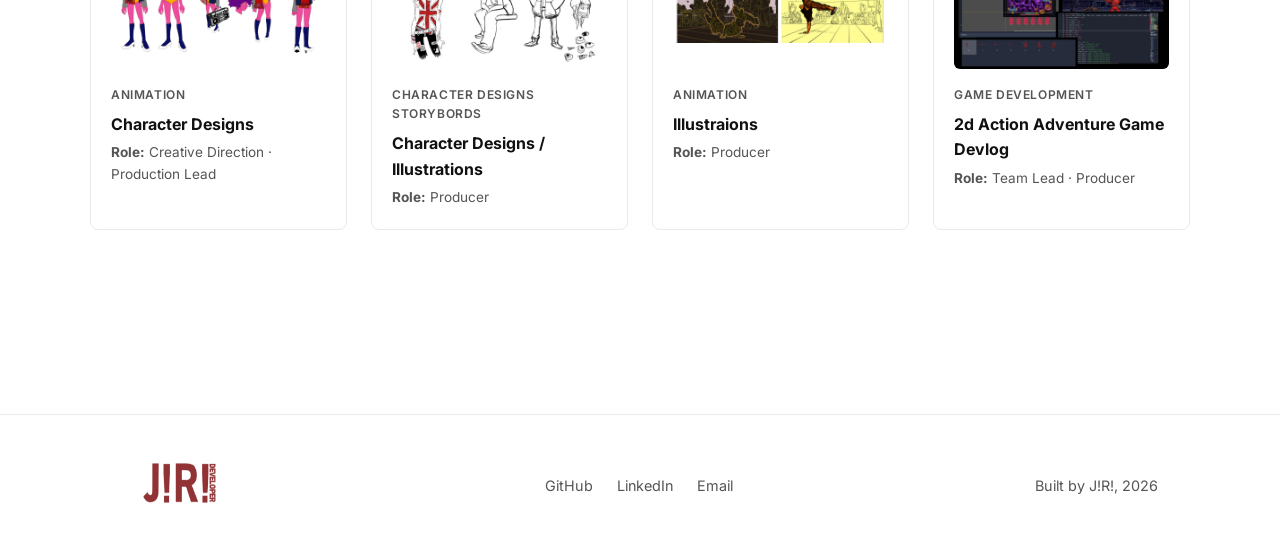
==== commit d057484f: "Update work.html" ====
--- a/work.html
+++ b/work.html
@@ -249,12 +249,20 @@
                 <span class="category-count">5 projects</span>
             </div>
             <div class="scrollable-work-track">
-                <div class="work-item-scroll">
-                    <a href="work/brand-1.html" class="work-thumb-link"><img src="work/1.animtion1.webp" alt="Character Designs" class="work-thumb-img" width="400" height="225"></a>
-                    <span class="work-category">Animation</span>
-                    <h4><a href="work/brand-1.html"Character Designs</a></h4>
-                    <p><strong>Role:</strong> Creative Direction · Production Lead</p>
-                </div>
+                
+<div class="work-item-scroll">
+    <a href="work/brand-1.html" class="work-thumb-link">
+        <img src="work/1.animtion1.webp"
+             alt="Character Designs"
+             class="work-thumb-img"
+             width="400"
+             height="225">
+    </a>
+    <span class="work-category">Animation</span>
+    <h4><a href="work/brand-1.html">Character Designs</a></h4>
+    <p><strong>Role:</strong> Creative Direction · Production Lead</p>
+</div>
+
                 <div class="work-item-scroll">
                     <a href="work/brand-2.html" class="work-thumb-link"><img src="work/1.animtion2.webp" alt="Character Designs/Illustrations" class="work-thumb-img" width="400" height="225"></a>
                     <span class="work-category">Character Designs Storybords</span>
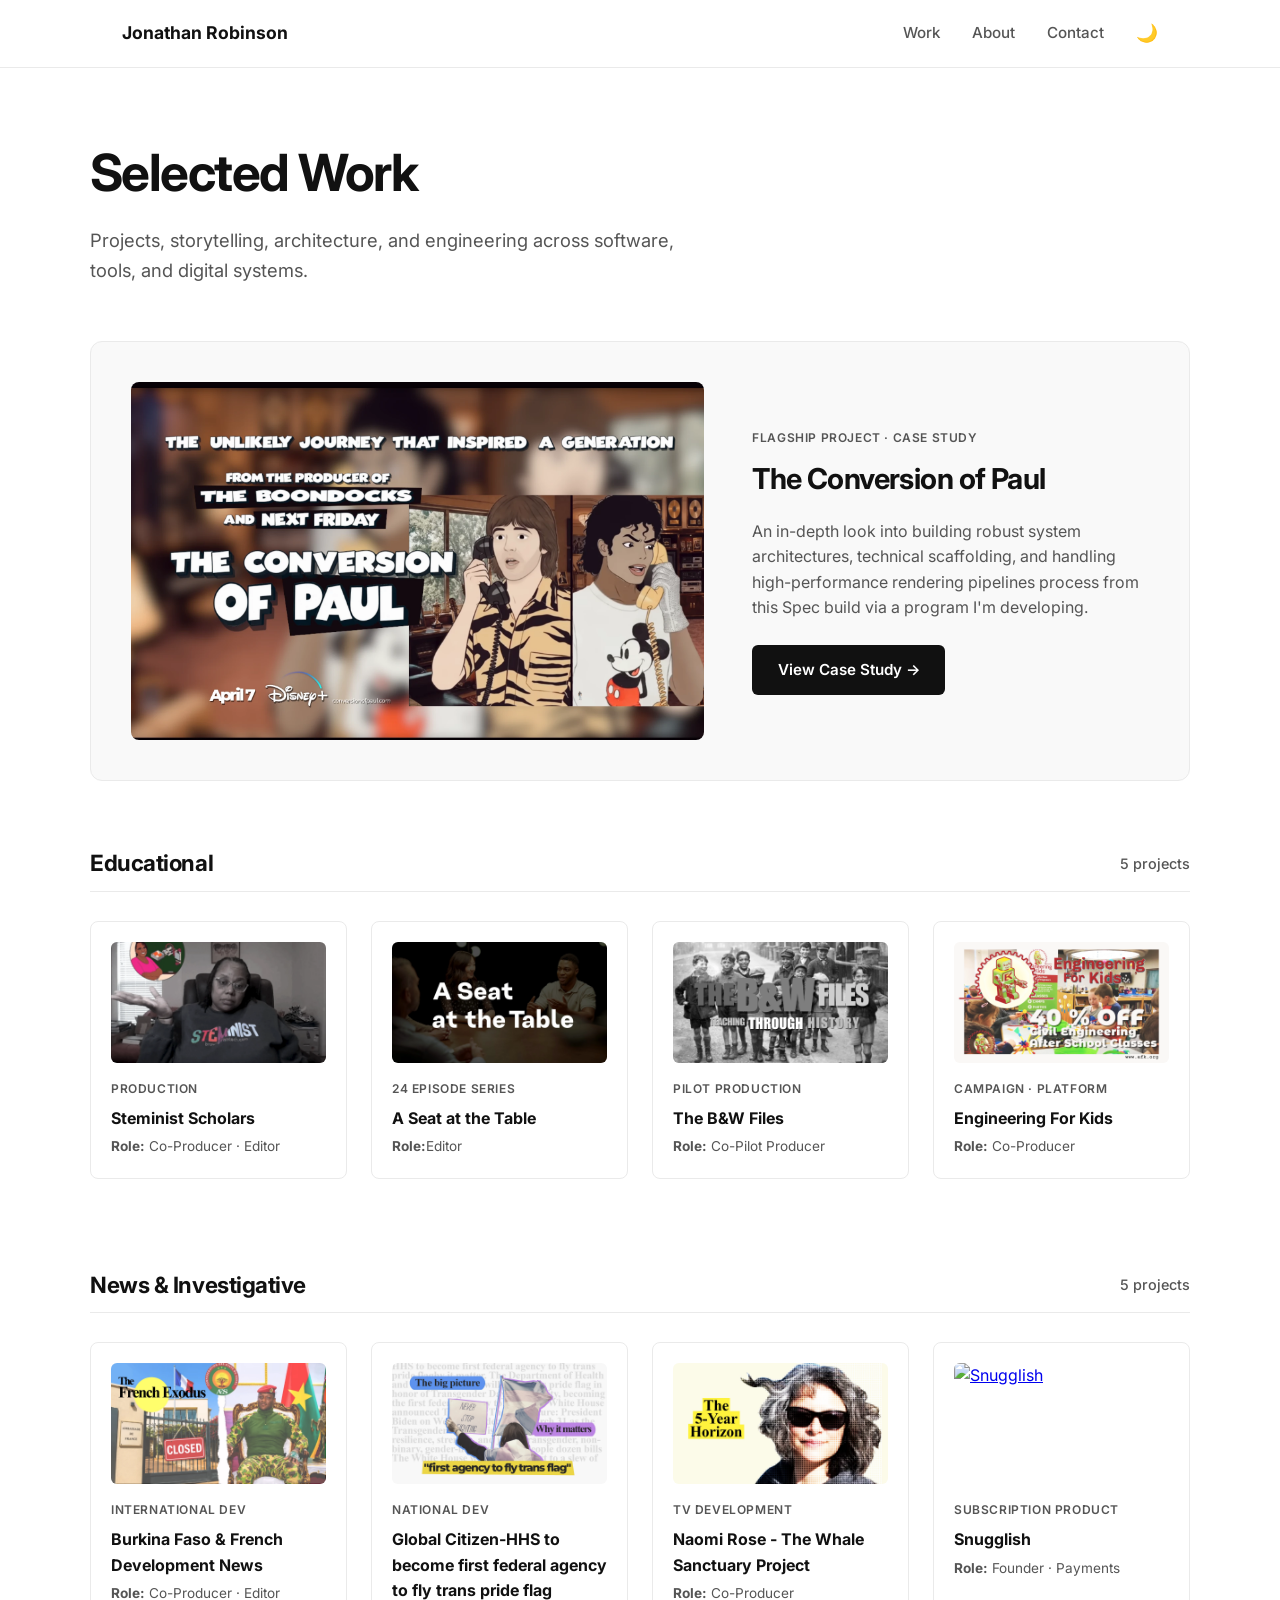
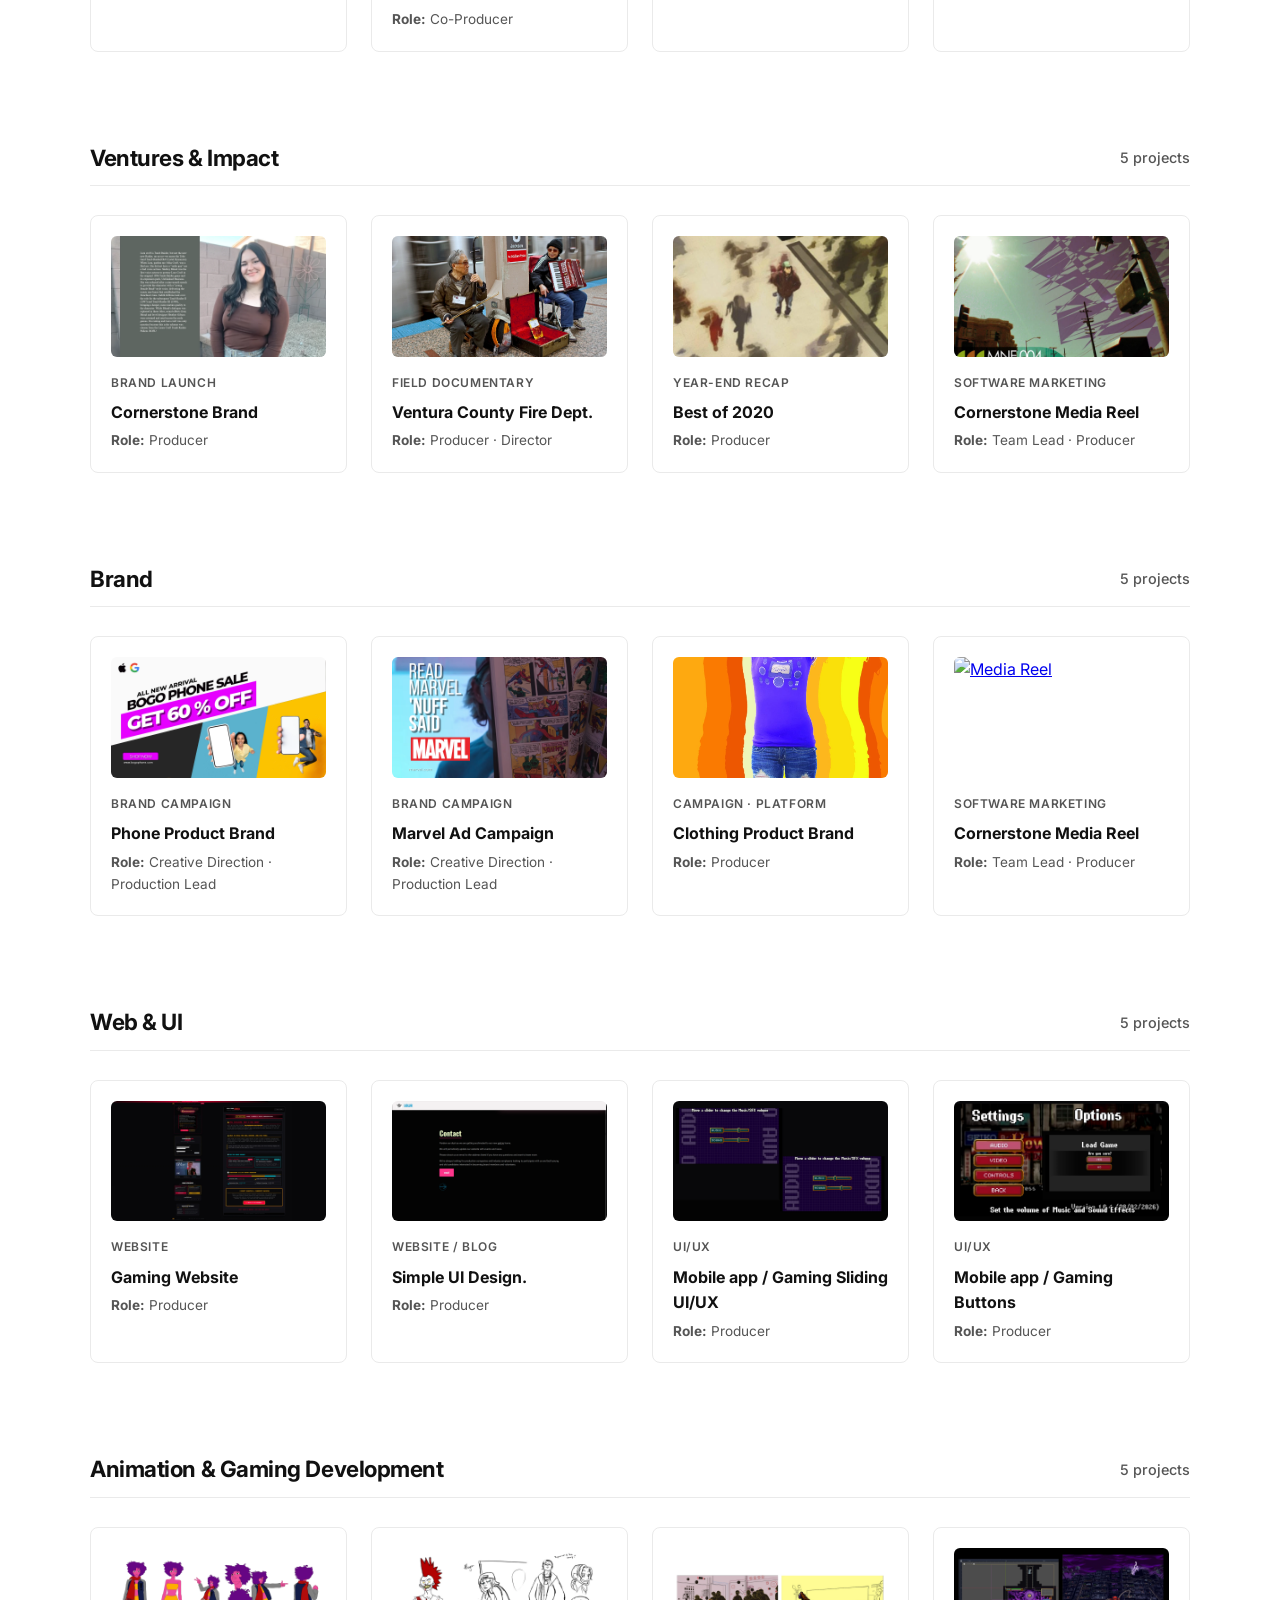
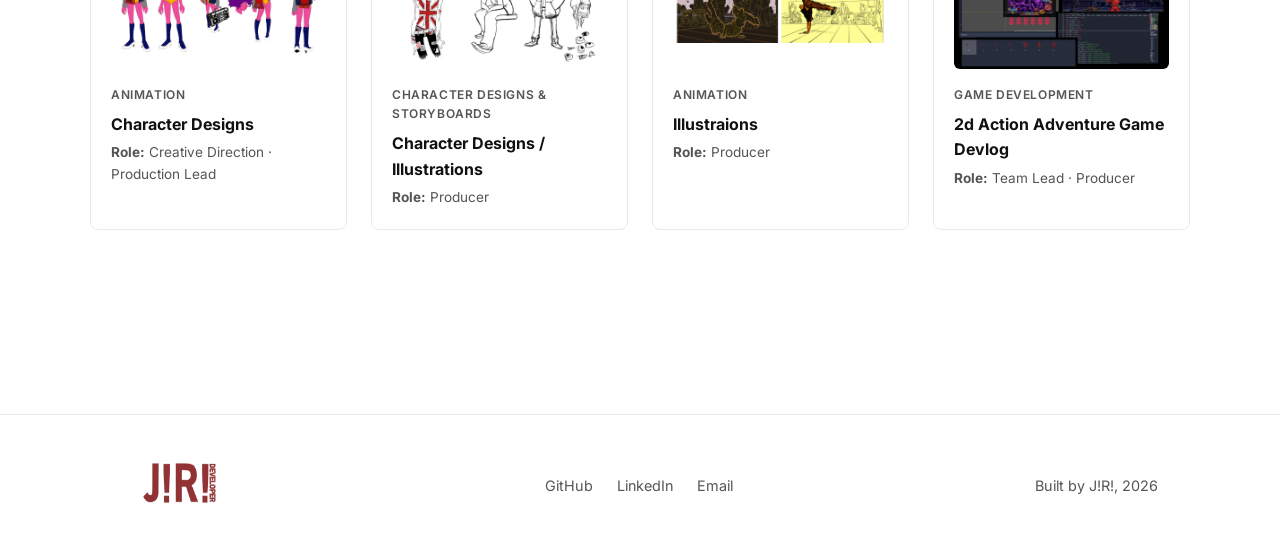
==== commit 9009d16f: "Update work.html" ====
--- a/work.html
+++ b/work.html
@@ -265,7 +265,7 @@
 
                 <div class="work-item-scroll">
                     <a href="work/brand-2.html" class="work-thumb-link"><img src="work/1.animtion2.webp" alt="Character Designs/Illustrations" class="work-thumb-img" width="400" height="225"></a>
-                    <span class="work-category">Character Designs Storybords</span>
+                    <span class="work-category">Character Designs &amp; Storyboards</span>
                     <h4><a href="work/brand-2.html">Character Designs / Illustrations</a></h4>
                     <p><strong>Role:</strong> Producer </p>
                 </div>
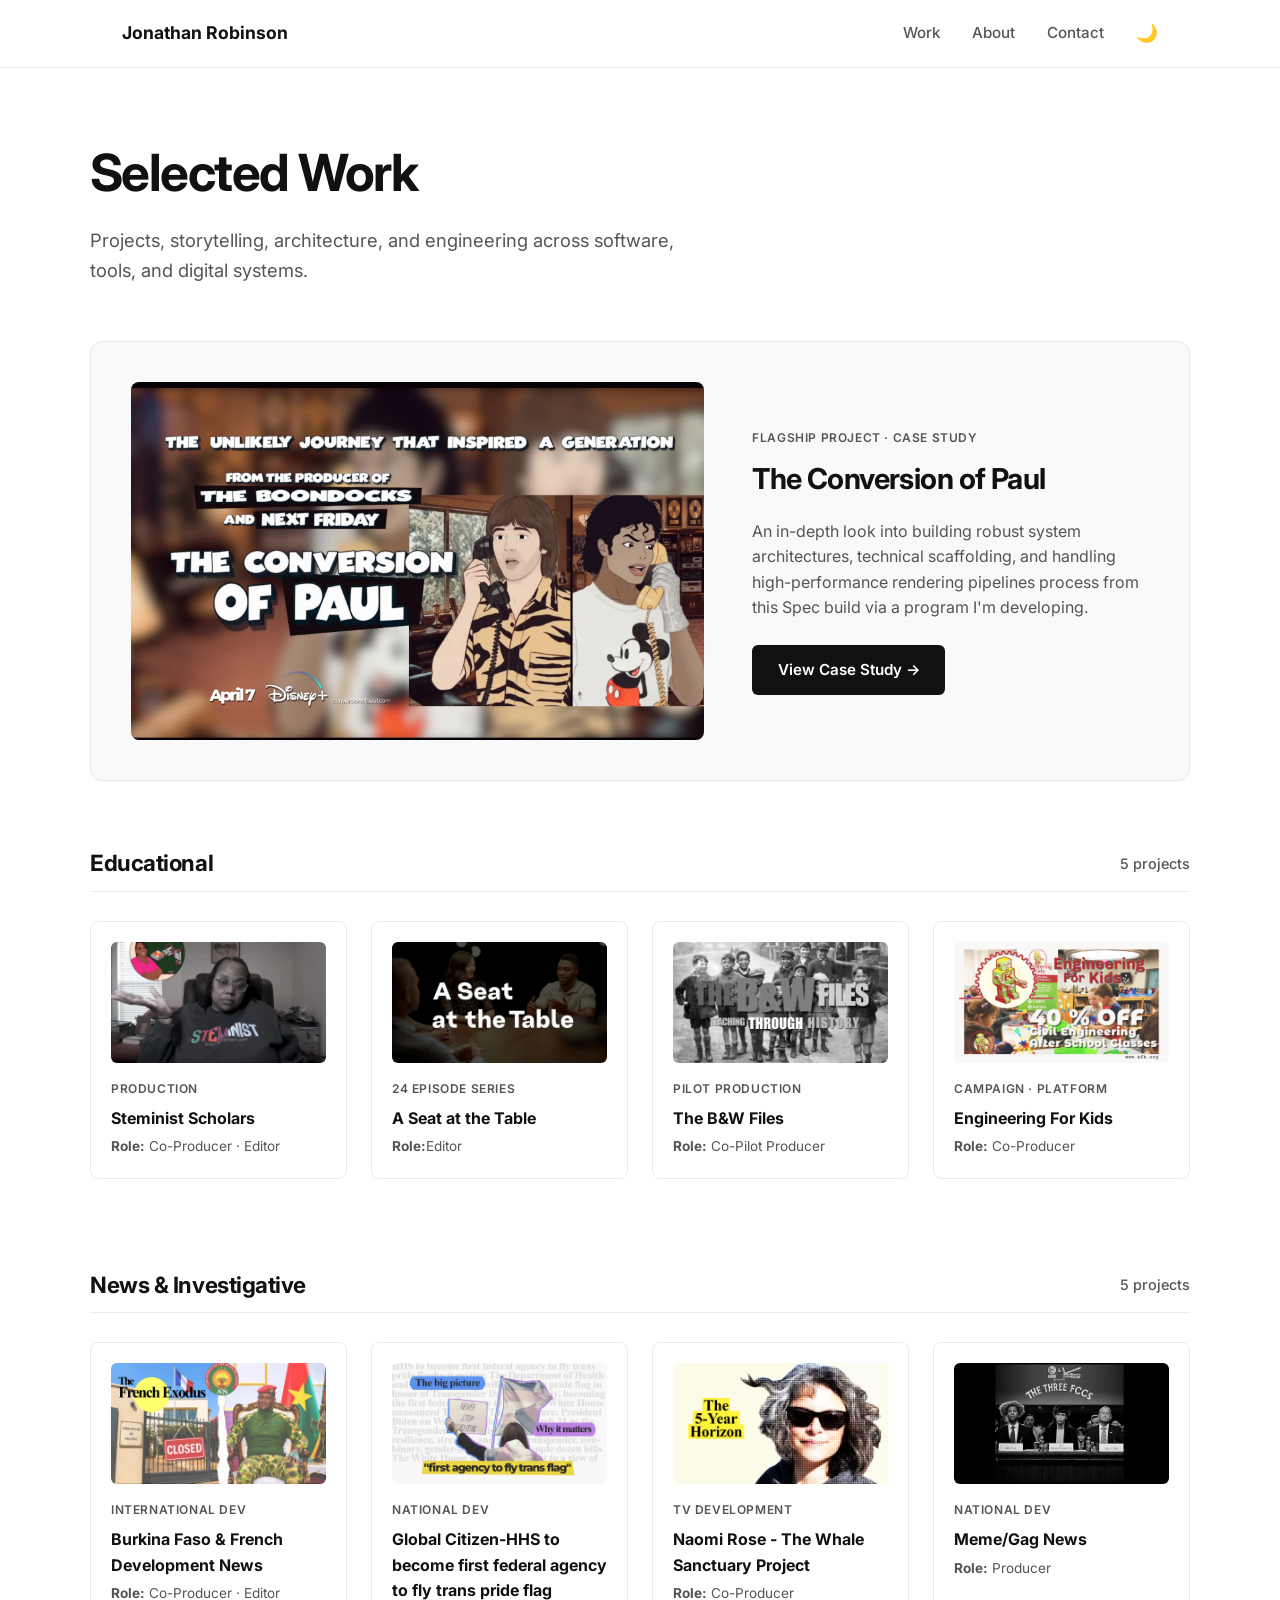
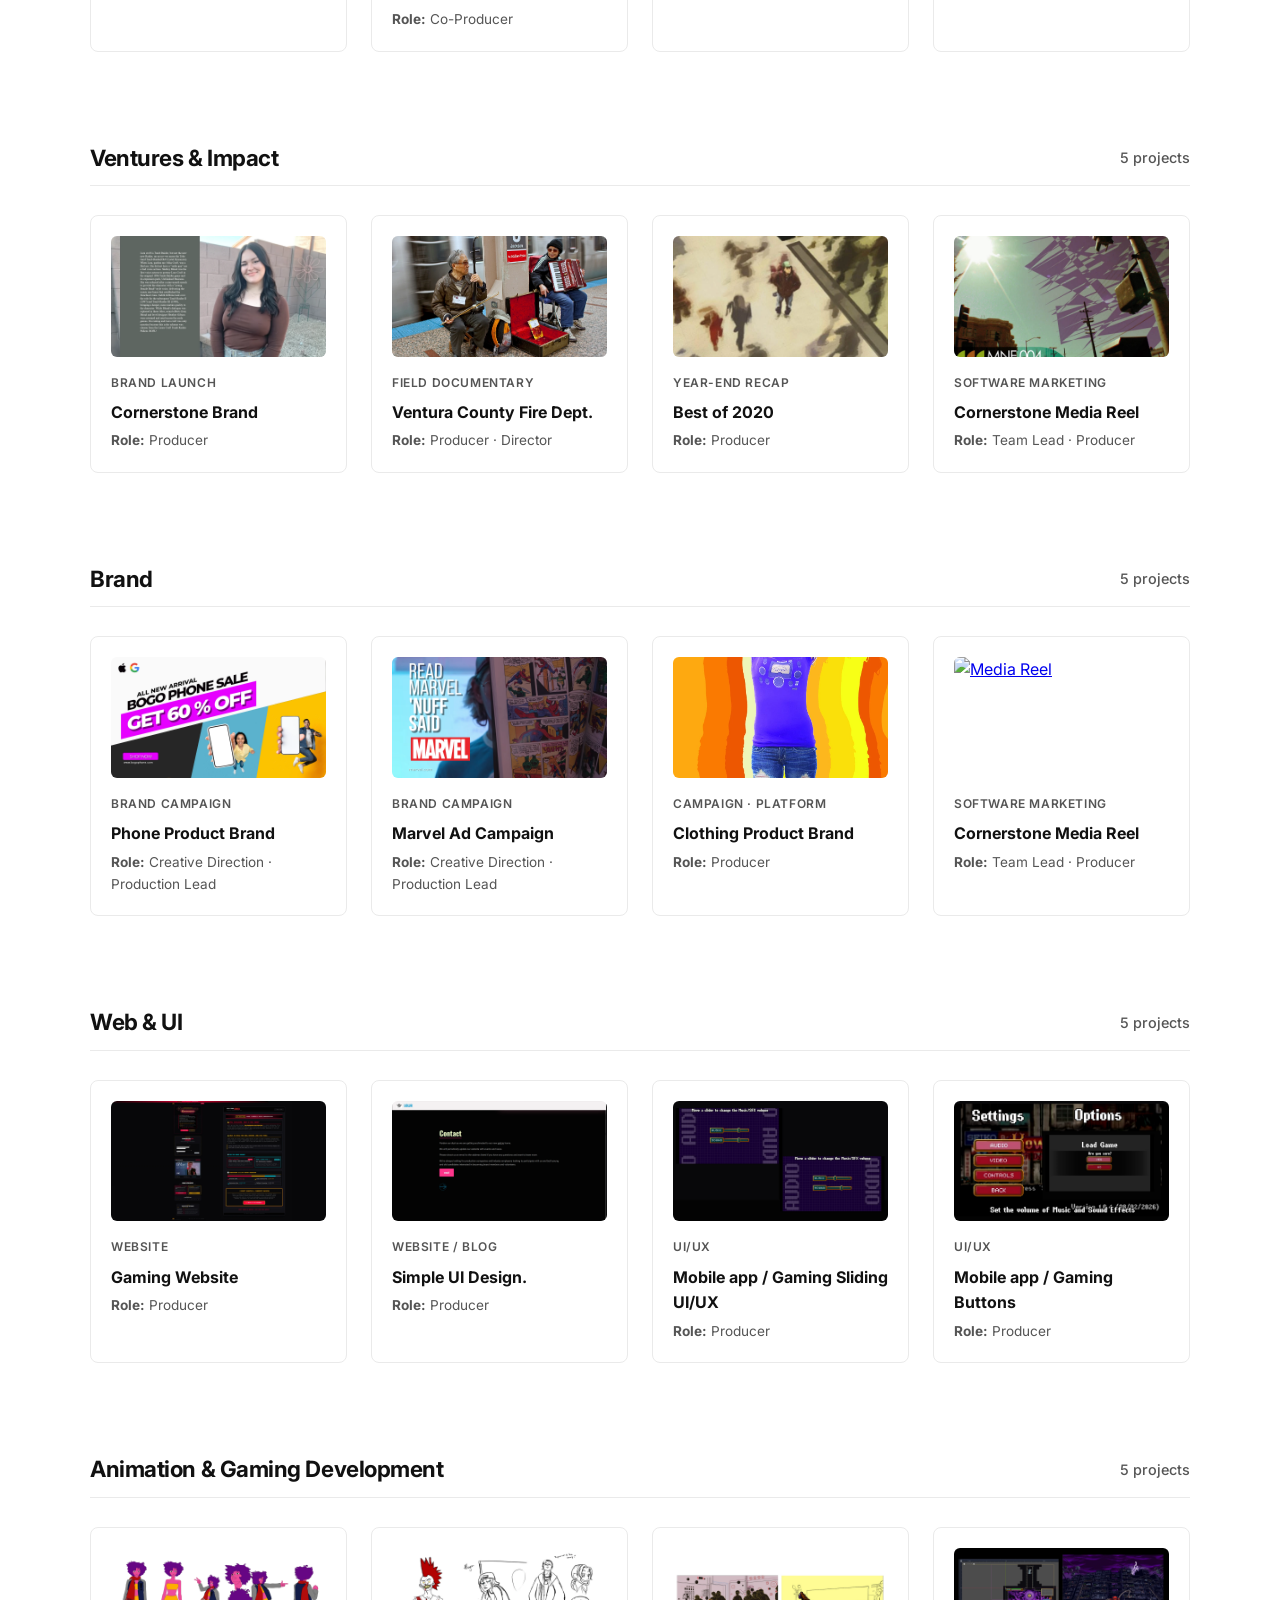
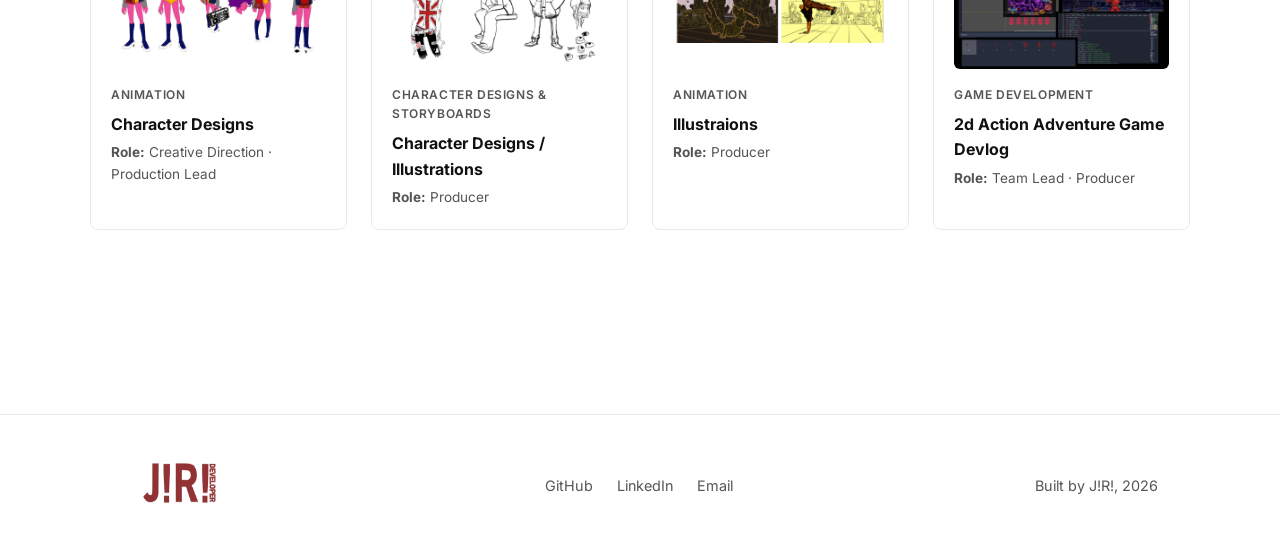
==== commit b5a13bc0: "Update work.html" ====
--- a/work.html
+++ b/work.html
@@ -110,10 +110,10 @@
                     <p><strong>Role:</strong> Co-Producer</p>
                 </div>
                 <div class="work-item-scroll">
-                    <a href="work/venture-4.html" class="work-thumb-link"><img src="venture-4.webp" alt="Snugglish" class="work-thumb-img" width="400" height="225"></a>
-                    <span class="work-category">Subscription Product</span>
-                    <h4><a href="work/venture-4.html">Snugglish</a></h4>
-                    <p><strong>Role:</strong> Founder · Payments</p>
+                    <a href="work/venture-4.html" class="work-thumb-link"><img src="work/1.gagnews.webp" alt="Satire News" class="work-thumb-img" width="400" height="225"></a>
+                    <span class="work-category">National DEV</span>
+                    <h4><a href="work/venture-4.html">Meme/Gag News</a></h4>
+                    <p><strong>Role:</strong> Producer</p>
                 </div>
                 <div class="work-item-scroll">
                     <a href="work/venture-5.html" class="work-thumb-link"><img src="venture-5.webp" alt="Photography" class="work-thumb-img" width="400" height="225"></a>
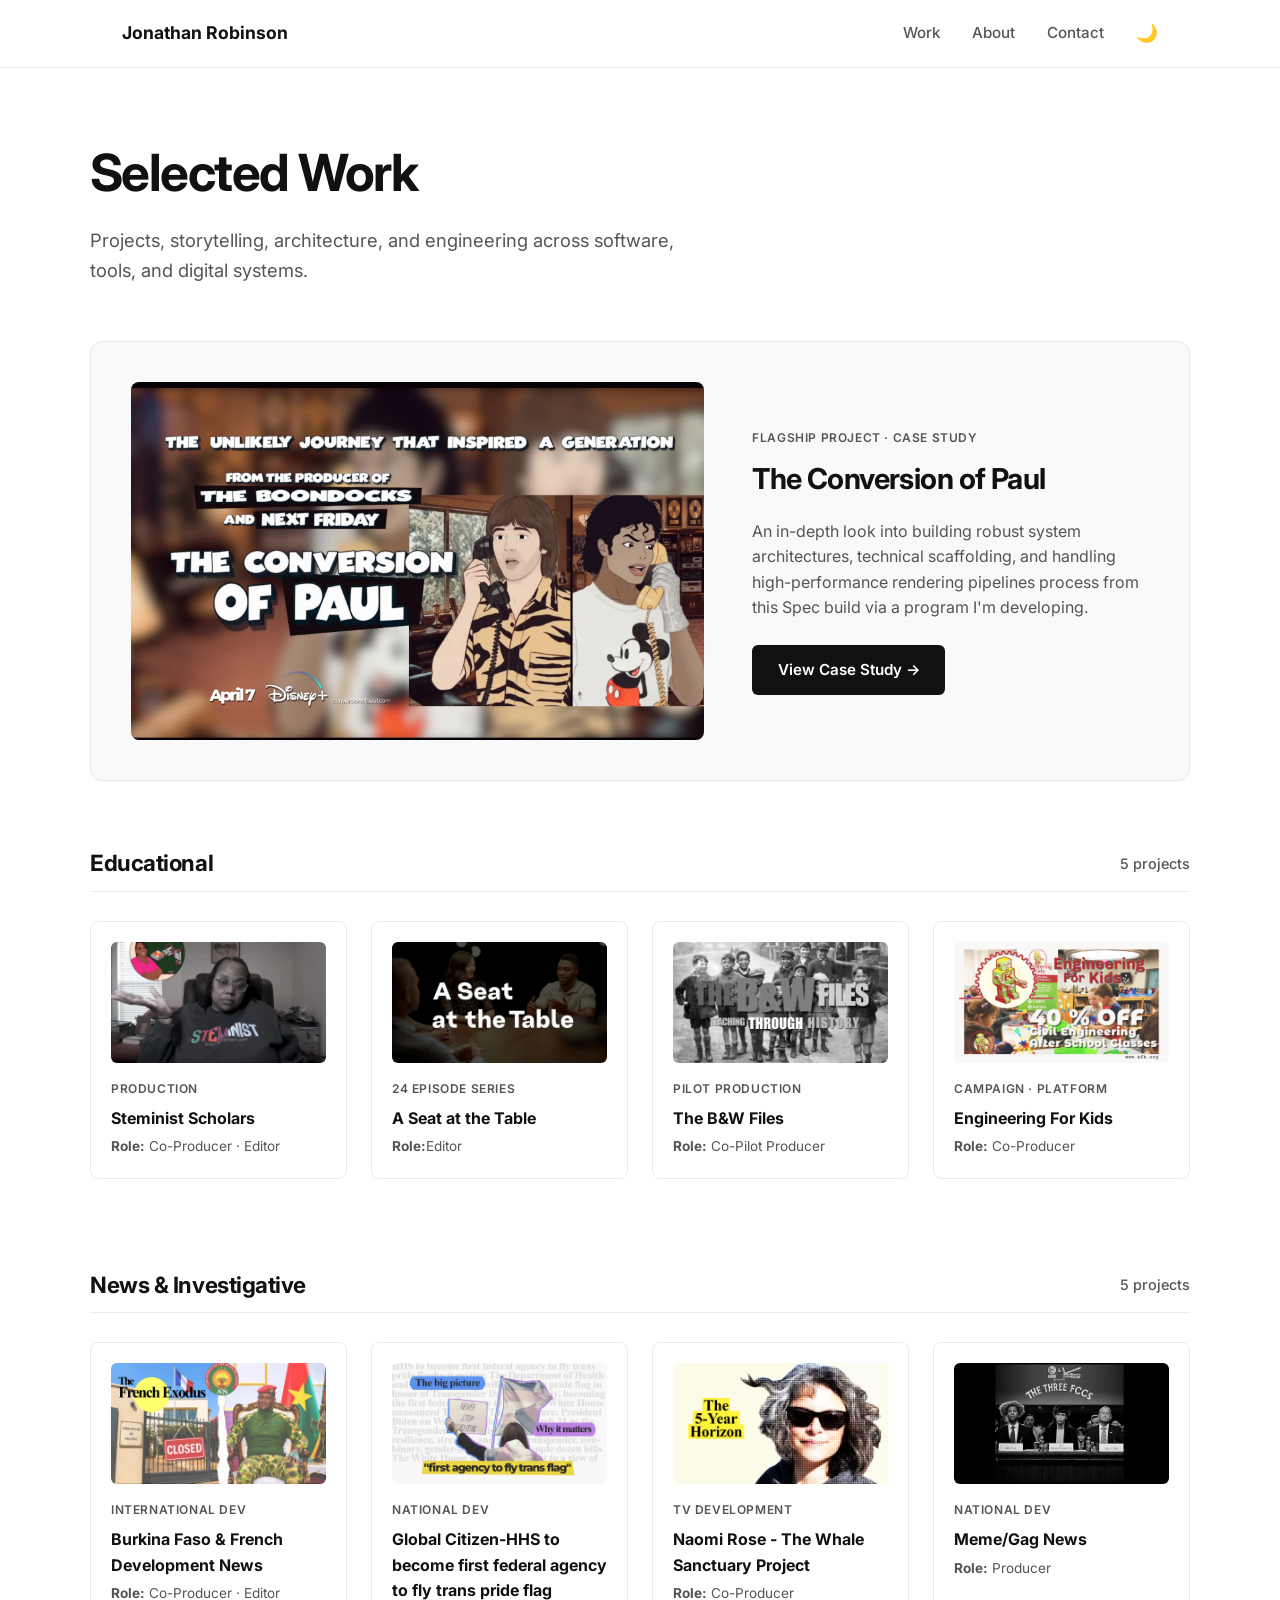
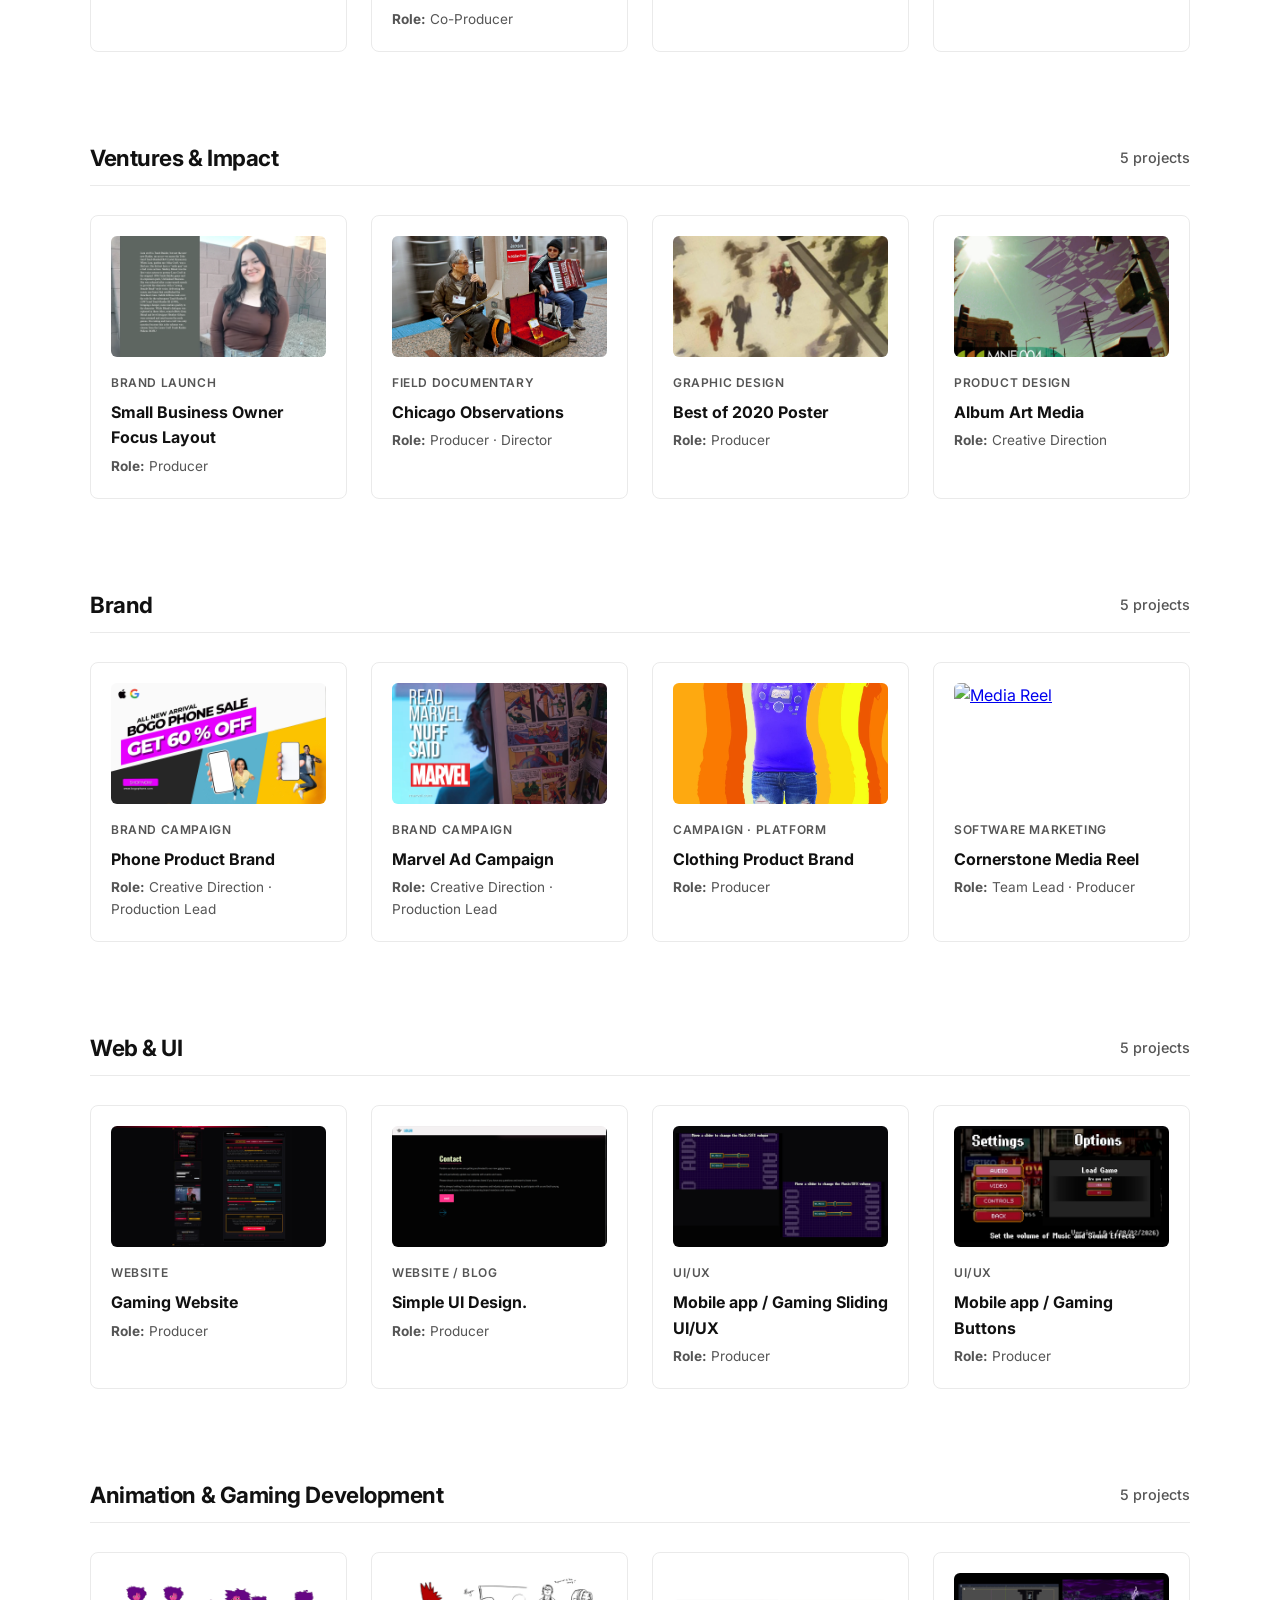
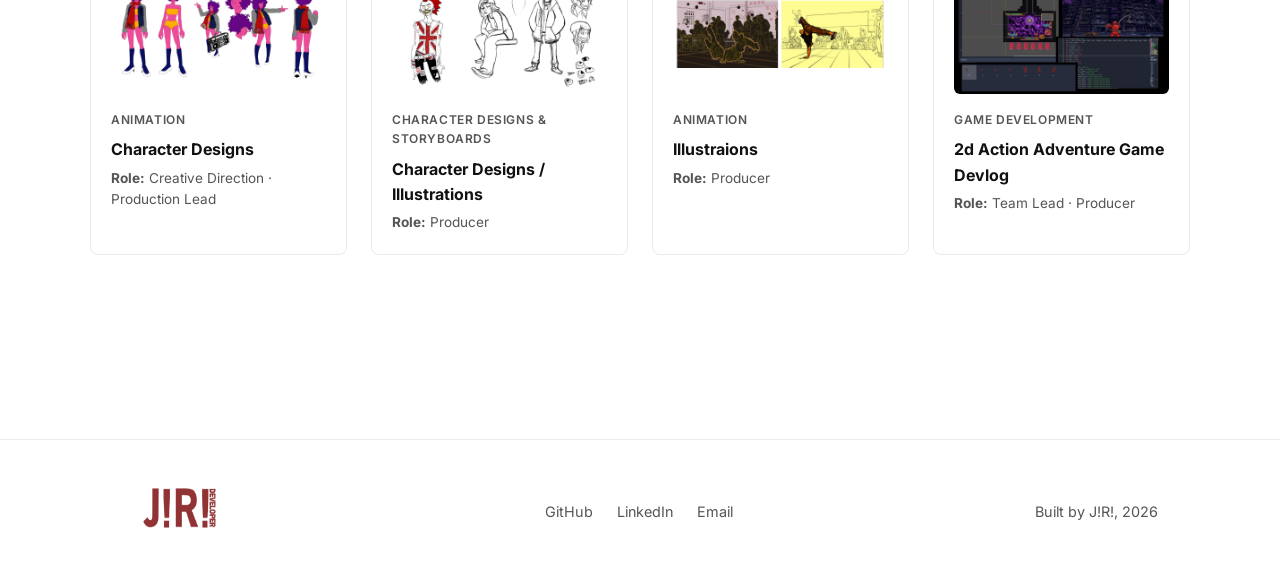
==== commit 3283f3b3: "Update work.html" ====
--- a/work.html
+++ b/work.html
@@ -133,32 +133,32 @@
                 <div class="work-item-scroll">
                     <a href="work/brand-1.html" class="work-thumb-link"><img src="hero green article2.webp" alt="Brand Launch" class="work-thumb-img" width="400" height="225"></a>
                     <span class="work-category">Brand Launch</span>
-                    <h4><a href="work/brand-1.html">Cornerstone Brand</a></h4>
-                    <p><strong>Role:</strong> Producer</p>
-                </div>
-                <div class="work-item-scroll">
-                    <a href="work/brand-2.html" class="work-thumb-link"><img src="Photo Aug 23, 7 41 22 PM.webp" alt="Ventura County Fire Dept" class="work-thumb-img" width="400" height="225"></a>
+                    <h4><a href="work/brand-1.html">Small Business Owner Focus Layout</a></h4>
+                    <p><strong>Role:</strong> Producer</p>
+                </div>
+                <div class="work-item-scroll">
+                    <a href="work/brand-2.html" class="work-thumb-link"><img src="Photo Aug 23, 7 41 22 PM.webp" alt="Chicago Observations" class="work-thumb-img" width="400" height="225"></a>
                     <span class="work-category">Field Documentary</span>
-                    <h4><a href="work/brand-2.html">Ventura County Fire Dept.</a></h4>
+                    <h4><a href="work/brand-2.html">Chicago Observations</a></h4>
                     <p><strong>Role:</strong> Producer · Director</p>
                 </div>
                 <div class="work-item-scroll">
-                    <a href="work/brand-3.html" class="work-thumb-link"><img src="tumblr_nk1fd5Jqjh1rf9z0zo1_1280.webp" alt="Best of 2020" class="work-thumb-img" width="400" height="225"></a>
-                    <span class="work-category">Year-End Recap</span>
-                    <h4><a href="work/brand-3.html">Best of 2020</a></h4>
-                    <p><strong>Role:</strong> Producer</p>
-                </div>
-                <div class="work-item-scroll">
-                    <a href="work/brand-4.html" class="work-thumb-link"><img src="tumblr_njl0hmSDjg1rf9z0zo1_1280.webp" alt="Media Reel" class="work-thumb-img" width="400" height="225"></a>
-                    <span class="work-category">Software Marketing</span>
-                    <h4><a href="work/brand-4.html">Cornerstone Media Reel</a></h4>
-                    <p><strong>Role:</strong> Team Lead · Producer</p>
-                </div>
-                <div class="work-item-scroll">
-                    <a href="work/brand-5.html" class="work-thumb-link"><img src="logo4.webp" alt="Recruiting" class="work-thumb-img" width="400" height="225"></a>
-                    <span class="work-category">Software Marketing</span>
-                    <h4><a href="work/brand-5.html">Cornerstone Recruiting</a></h4>
-                    <p><strong>Role:</strong> Producer · Editor</p>
+                    <a href="work/brand-3.html" class="work-thumb-link"><img src="tumblr_nk1fd5Jqjh1rf9z0zo1_1280.webp" alt=Best of 2020 Poster" class="work-thumb-img" width="400" height="225"></a>
+                    <span class="work-category">Graphic Design</span>
+                    <h4><a href="work/brand-3.html">Best of 2020 Poster</a></h4>
+                    <p><strong>Role:</strong> Producer</p>
+                </div>
+                <div class="work-item-scroll">
+                    <a href="work/brand-4.html" class="work-thumb-link"><img src="tumblr_njl0hmSDjg1rf9z0zo1_1280.webp" alt="Album Art Media" class="work-thumb-img" width="400" height="225"></a>
+                    <span class="work-category">Product Design</span>
+                    <h4><a href="work/brand-4.html">Album Art Media</a></h4>
+                    <p><strong>Role:</strong> Creative Direction</p>
+                </div>
+                <div class="work-item-scroll">
+                    <a href="work/brand-5.html" class="work-thumb-link"><img src="logo4.webp" alt="Apparel Design" class="work-thumb-img" width="400" height="225"></a>
+                    <span class="work-category">Graphic Design</span>
+                    <h4><a href="work/brand-5.html">Apparel Design</a></h4>
+                    <p><strong>Role:</strong> Producer</p>
                 </div>
             </div>
         </section>
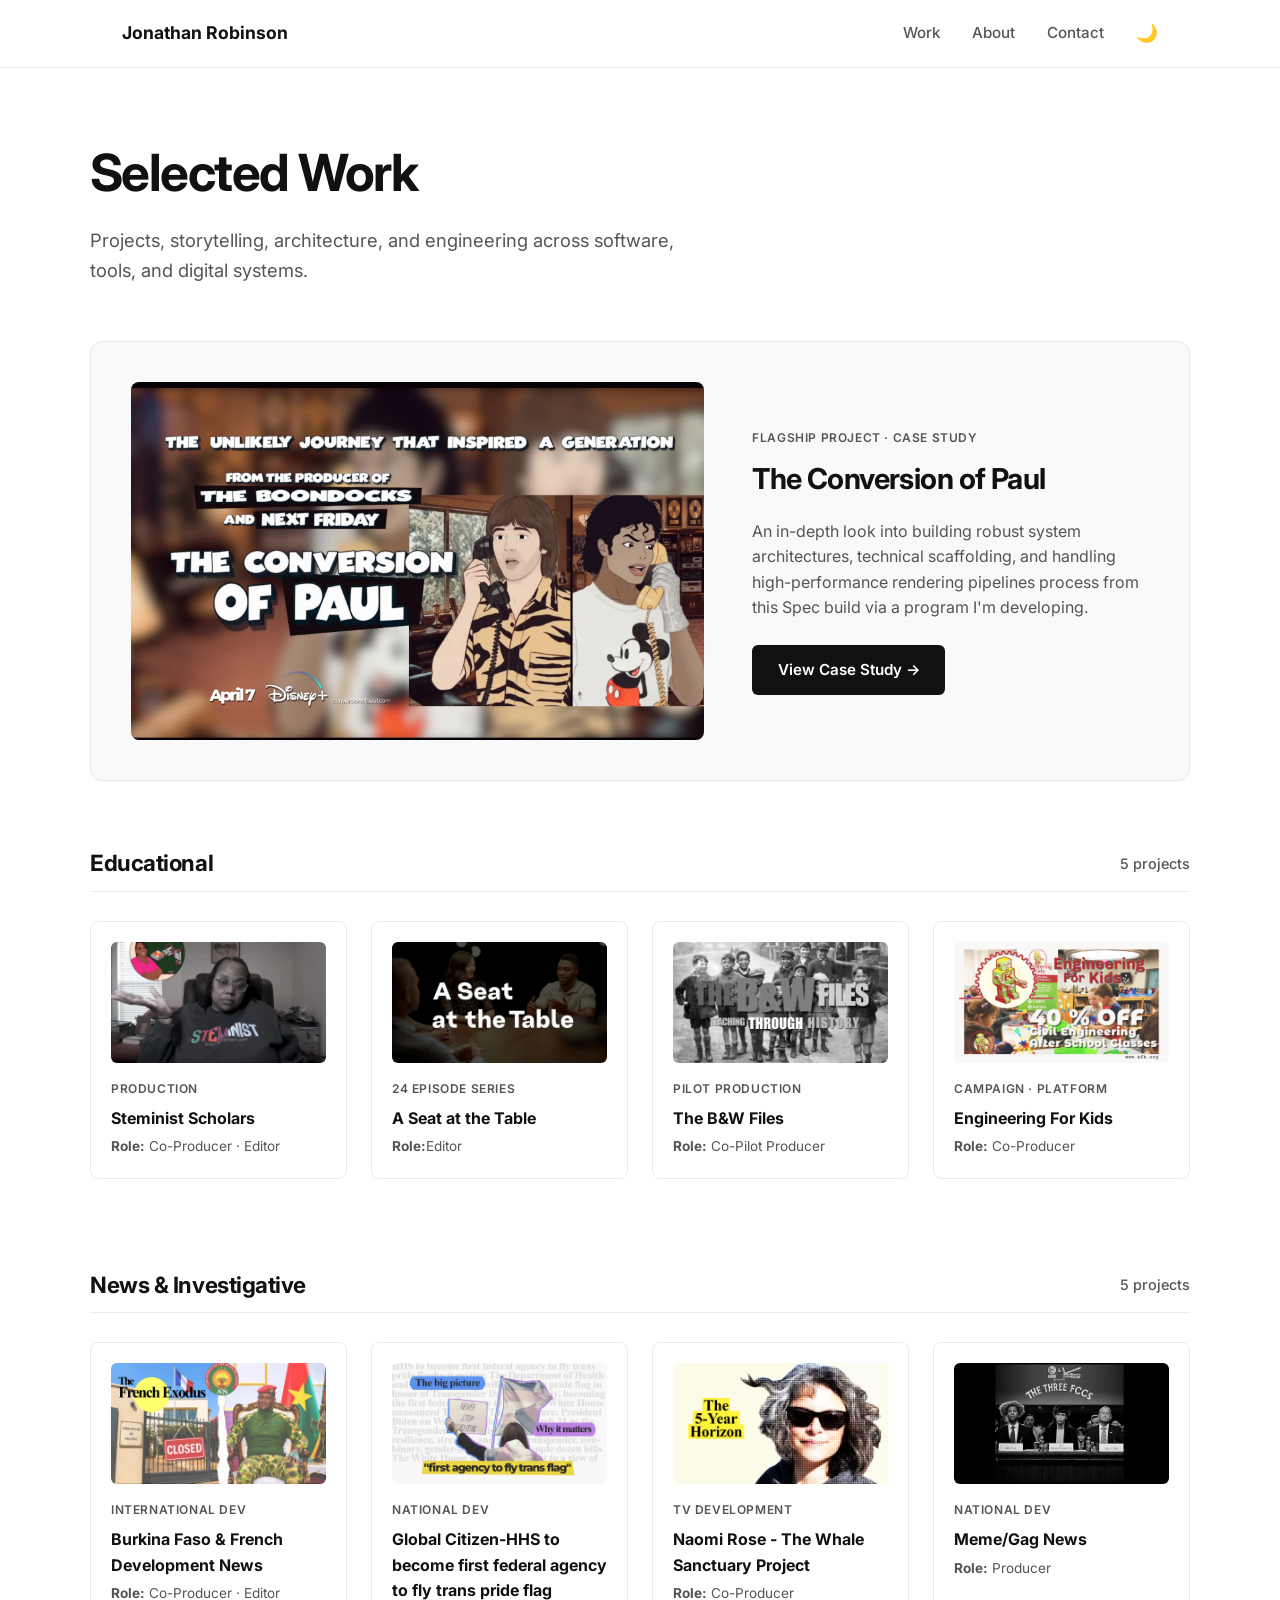
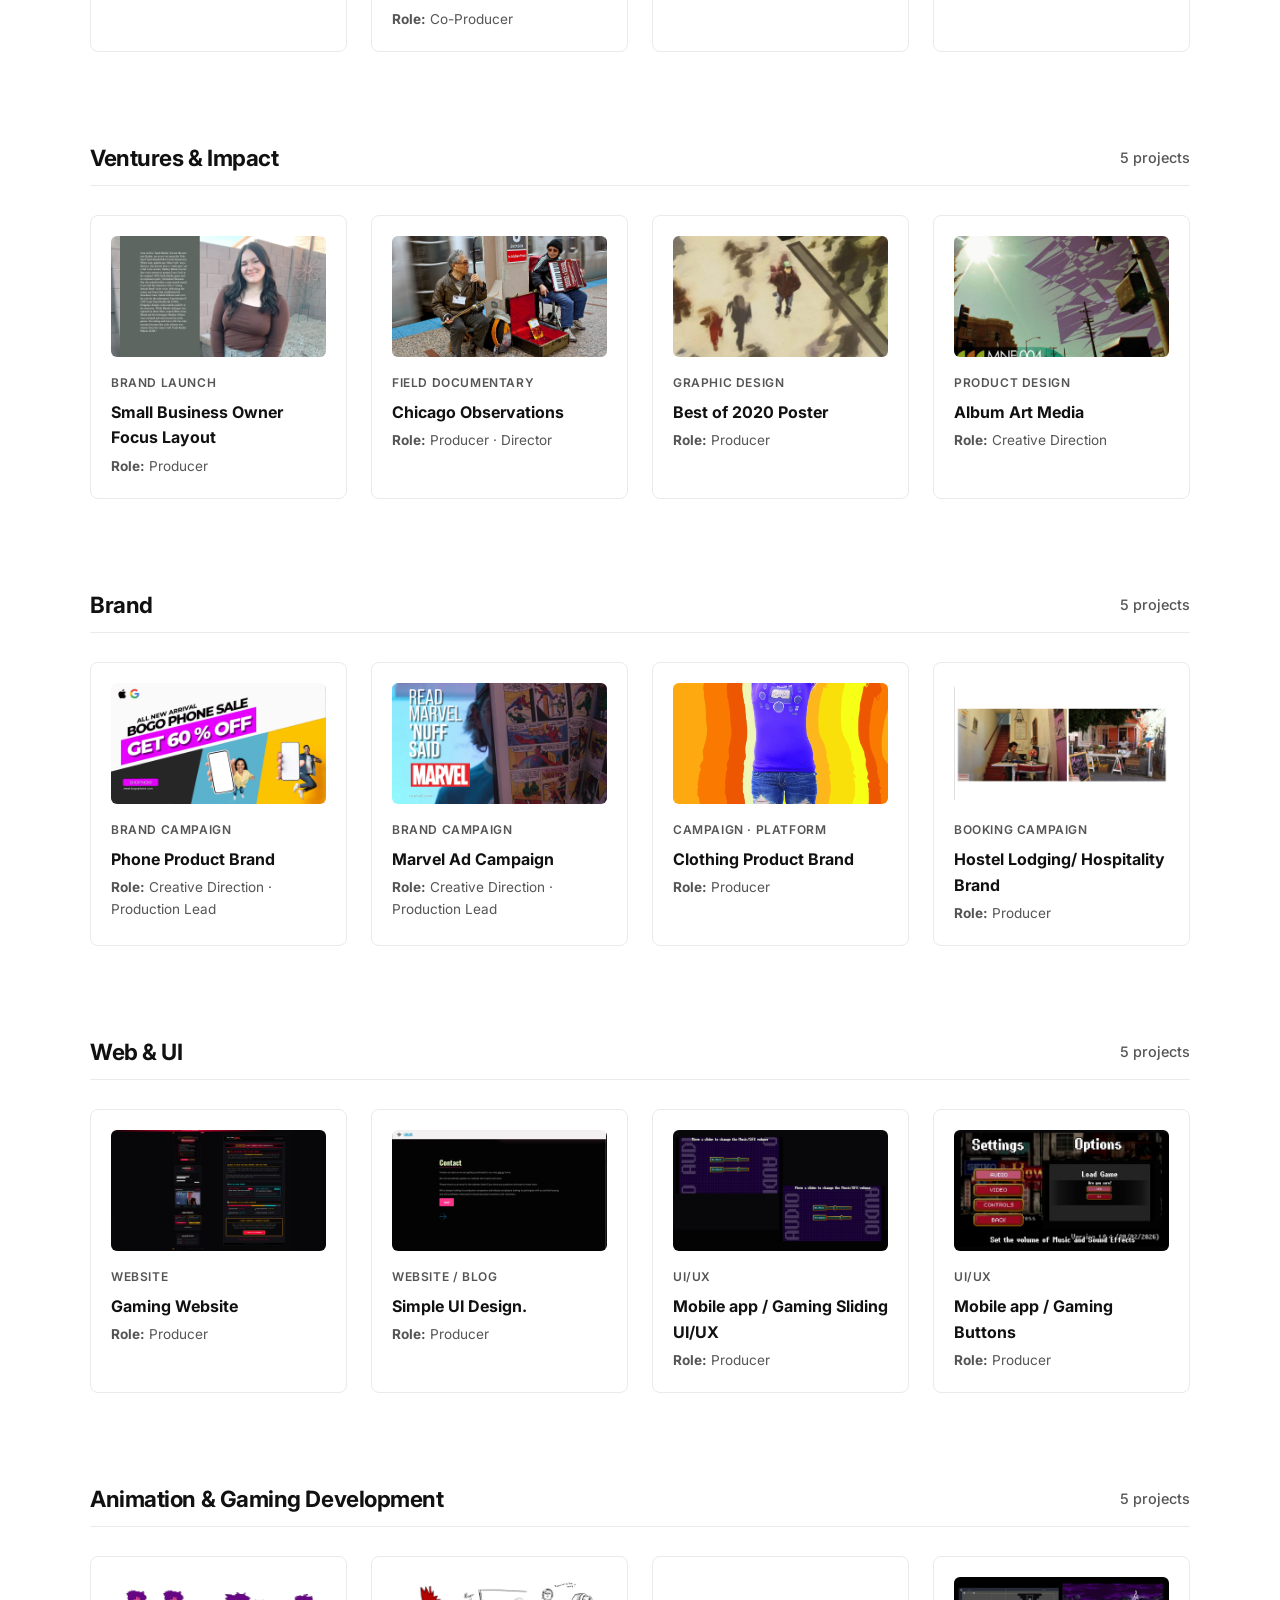
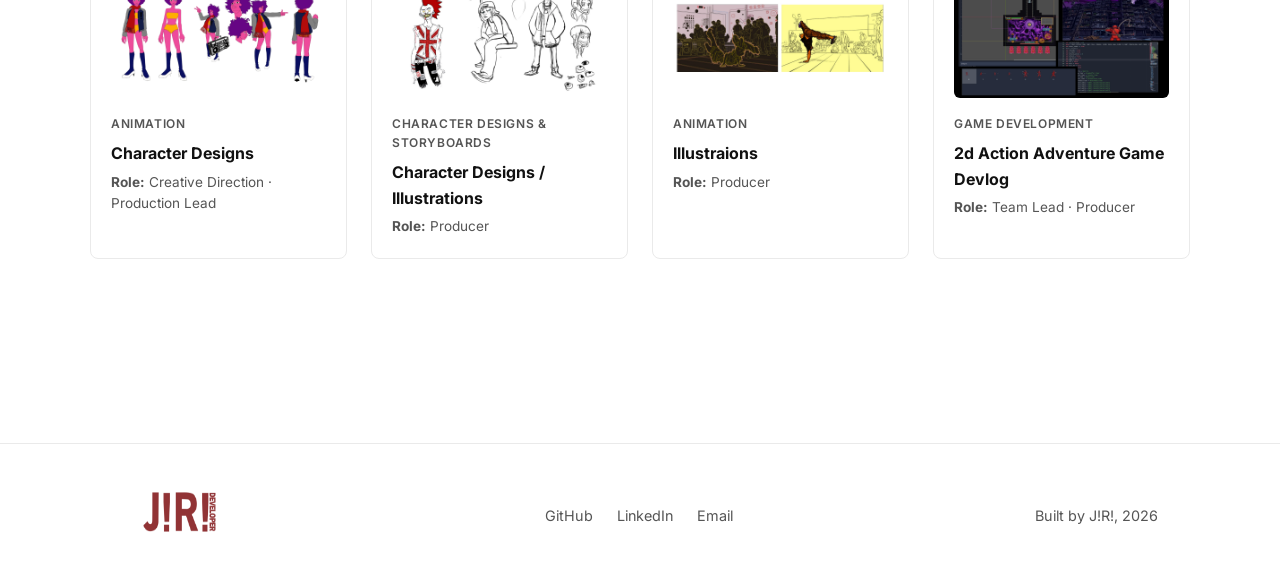
==== commit a488de3d: "Update work.html" ====
--- a/work.html
+++ b/work.html
@@ -131,7 +131,7 @@
             </div>
             <div class="scrollable-work-track">
                 <div class="work-item-scroll">
-                    <a href="work/brand-1.html" class="work-thumb-link"><img src="hero green article2.webp" alt="Brand Launch" class="work-thumb-img" width="400" height="225"></a>
+                    <a href="work/-1.html" class="work-thumb-link"><img src="hero green article2.webp" alt="Brand Launch" class="work-thumb-img" width="400" height="225"></a>
                     <span class="work-category">Brand Launch</span>
                     <h4><a href="work/brand-1.html">Small Business Owner Focus Layout</a></h4>
                     <p><strong>Role:</strong> Producer</p>
@@ -190,10 +190,10 @@
                     <p><strong>Role:</strong> Producer</p>
                 </div>
                 <div class="work-item-scroll">
-                    <a href="work/brand-4.html" class="work-thumb-link"><img src="brand-4.webp" alt="Media Reel" class="work-thumb-img" width="400" height="225"></a>
-                    <span class="work-category">Software Marketing</span>
-                    <h4><a href="work/brand-4.html">Cornerstone Media Reel</a></h4>
-                    <p><strong>Role:</strong> Team Lead · Producer</p>
+                    <a href="work/brand-4.html" class="work-thumb-link"><img src="work/1.brand moonpad.webp" alt="Hostel Booking Campaign" class="work-thumb-img" width="400" height="225"></a>
+                    <span class="work-category">Booking Campaign</span>
+                    <h4><a href="work/brand-4.html">Hostel Lodging/ Hospitality Brand</a></h4>
+                    <p><strong>Role:</strong> Producer</p>
                 </div>
                 <div class="work-item-scroll">
                     <a href="work/brand-5.html" class="work-thumb-link"><img src="brand-5.webp" alt="Recruiting" class="work-thumb-img" width="400" height="225"></a>
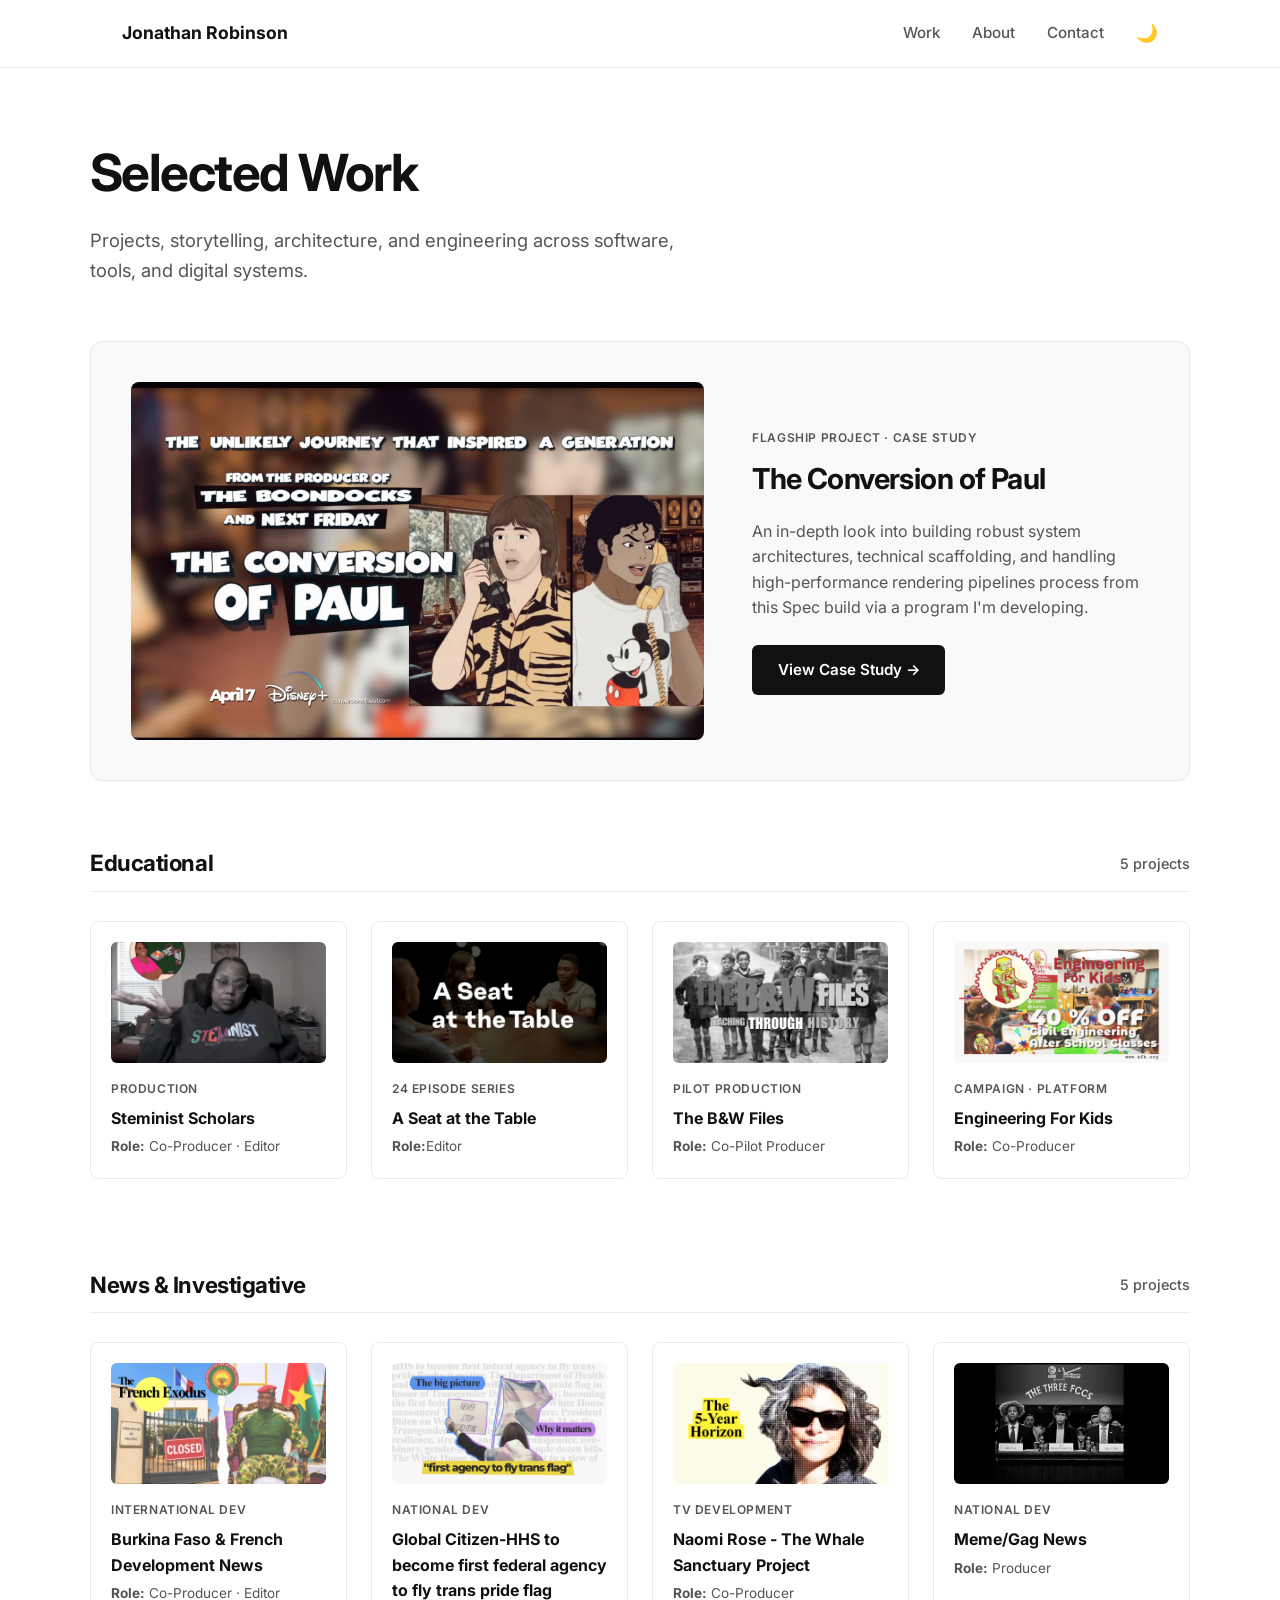
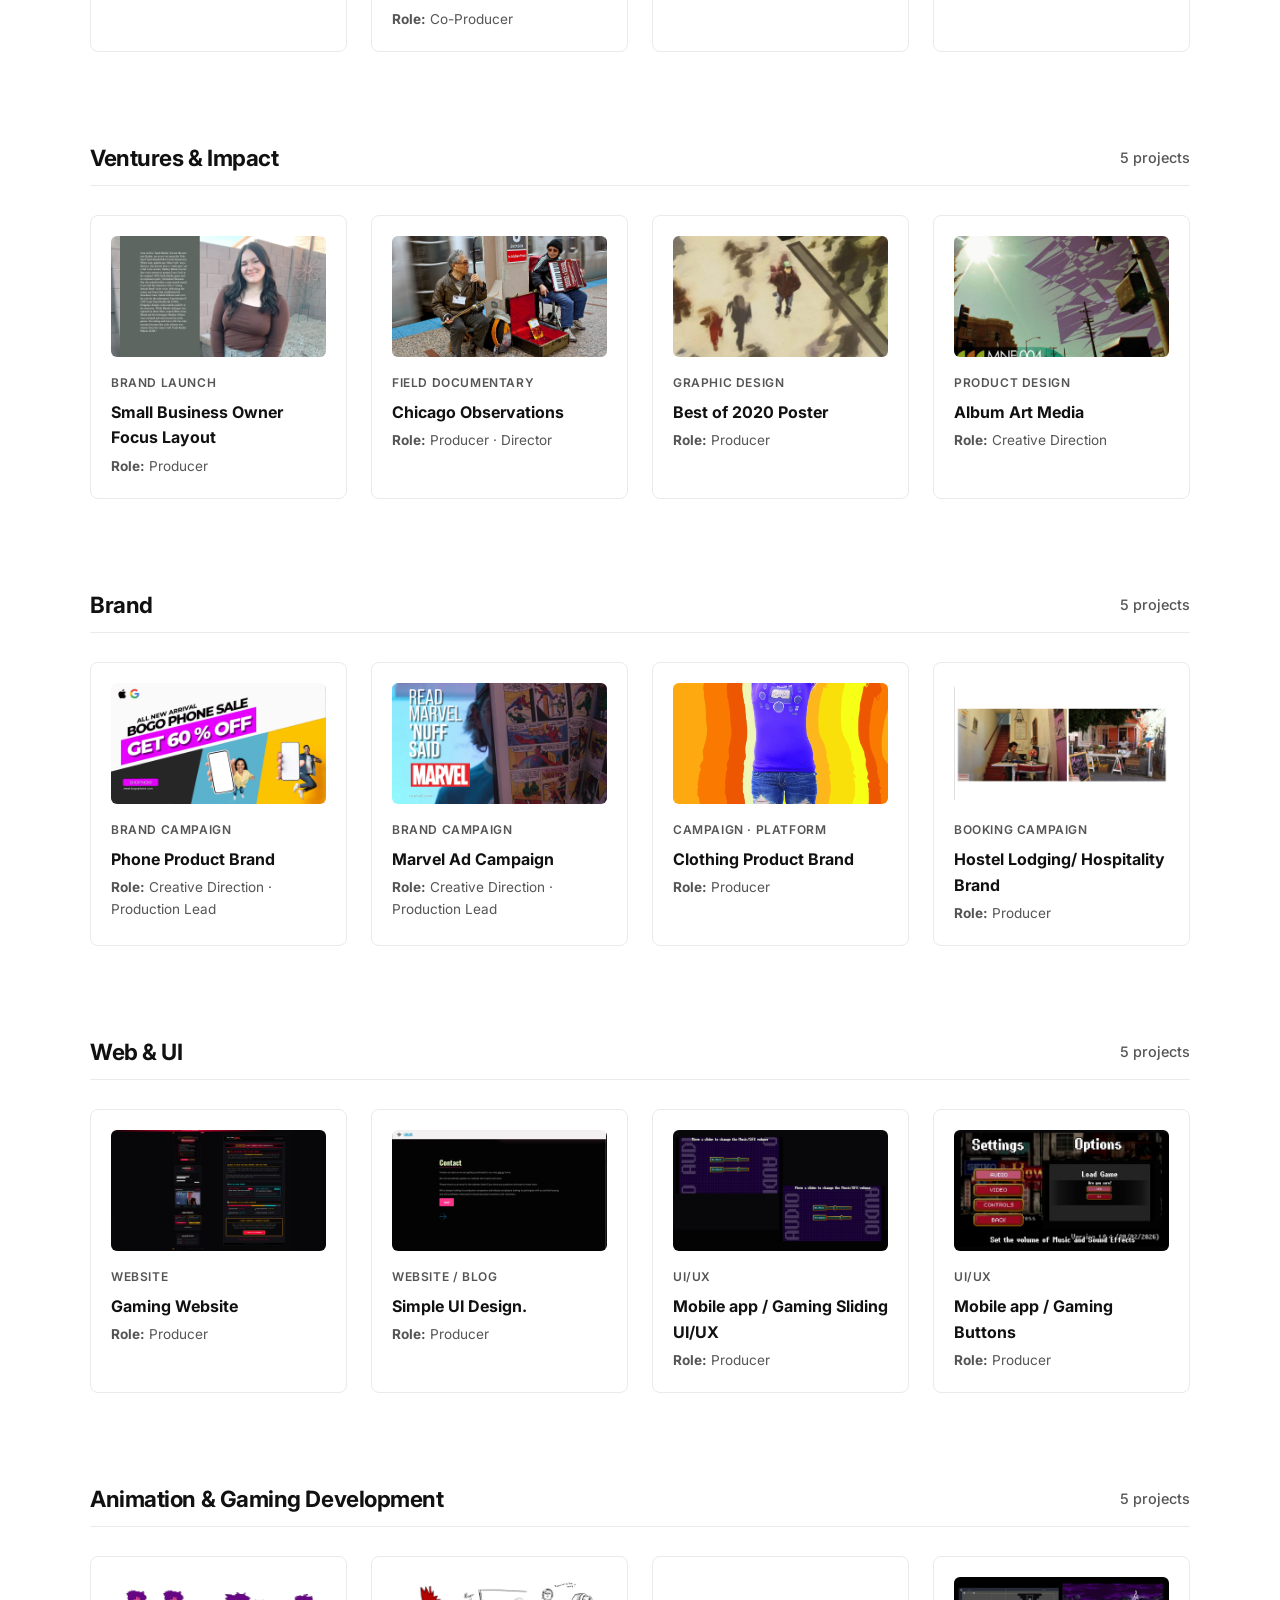
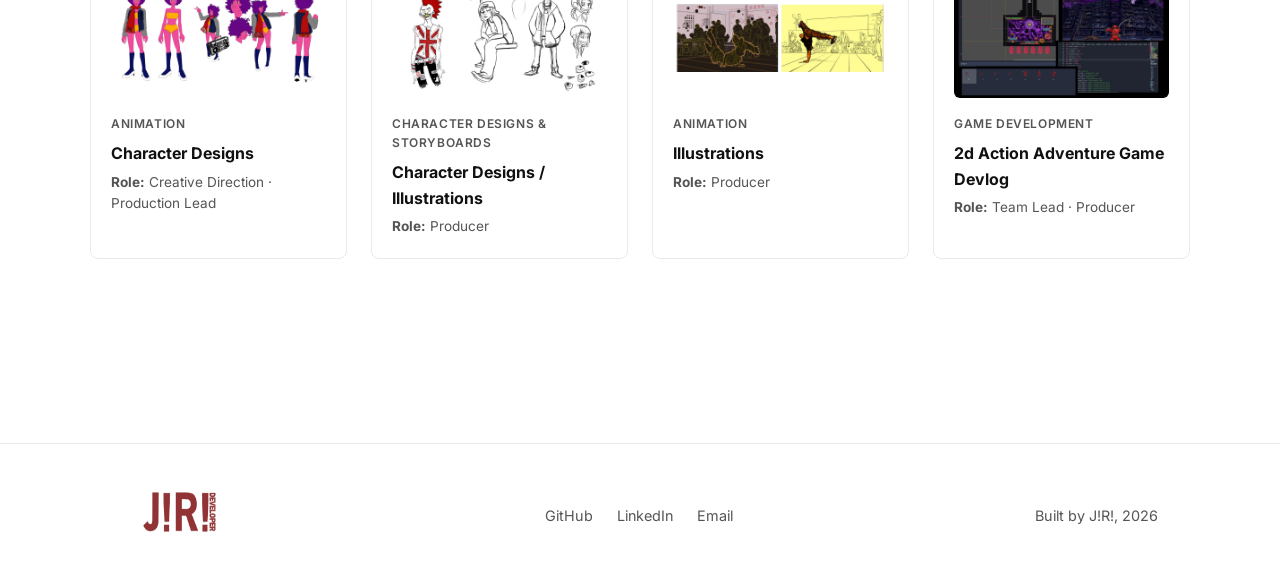
==== commit 03ee61fb: "Update work.html" ====
--- a/work.html
+++ b/work.html
@@ -272,7 +272,7 @@
                 <div class="work-item-scroll">
                     <a href="work/brand-3.html" class="work-thumb-link"><img src="work/1.animtion3.webp" alt="Illustrations" class="work-thumb-img" width="400" height="225"></a>
                     <span class="work-category">Animation</span>
-                    <h4><a href="work/brand-3.html">Illustraions</a></h4>
+                    <h4><a href="work/brand-3.html">Illustrations</a></h4>
                     <p><strong>Role:</strong> Producer</p>
                 </div>
                 <div class="work-item-scroll">
--- a/style.css
+++ b/style.css
@@ -896,3 +896,43 @@
         gap: 2rem;
     }
 }
+/* Large Square Presentation Showcase (Image Only) */
+.presentation-showcase {
+    margin-bottom: 5rem;
+}
+
+.presentation-card {
+    background: var(--card-bg);
+    border: 1px solid var(--border-color);
+    border-radius: 12px;
+    overflow: hidden;
+    padding: 2rem;
+}
+
+.presentation-image-full a {
+    display: block;
+    overflow: hidden;
+    border-radius: 8px;
+    transition: transform 0.2s ease, opacity 0.2s ease;
+}
+
+.presentation-image-full a:hover {
+    opacity: 0.95;
+    transform: scale(1.01);
+}
+
+.presentation-image-full img {
+    width: 100%;
+    height: auto;
+    aspect-ratio: 1 / 1; /* Forces a perfect large square presentation block */
+    object-fit: cover;
+    display: block;
+}
+
+/* Mobile Responsiveness */
+@media (max-width: 768px) {
+    .presentation-card {
+        padding: 1rem;
+    }
+}
+
